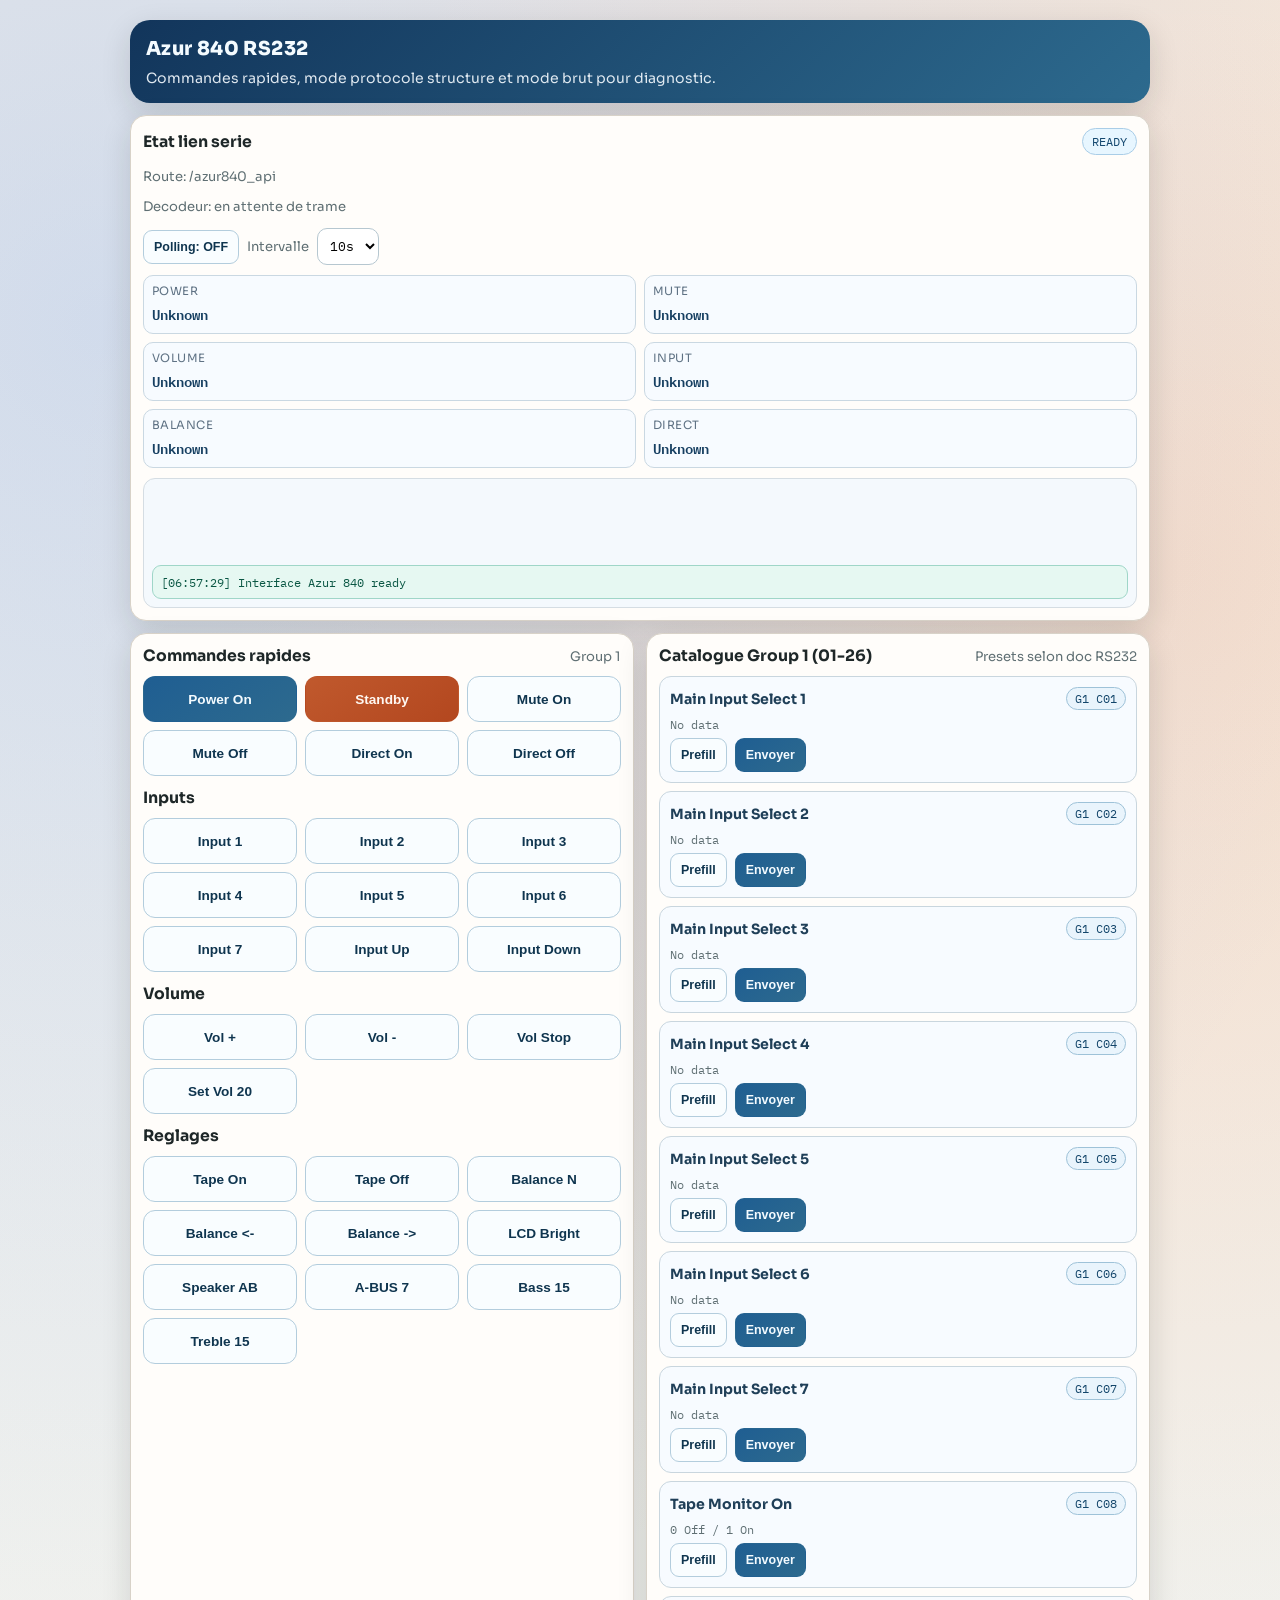
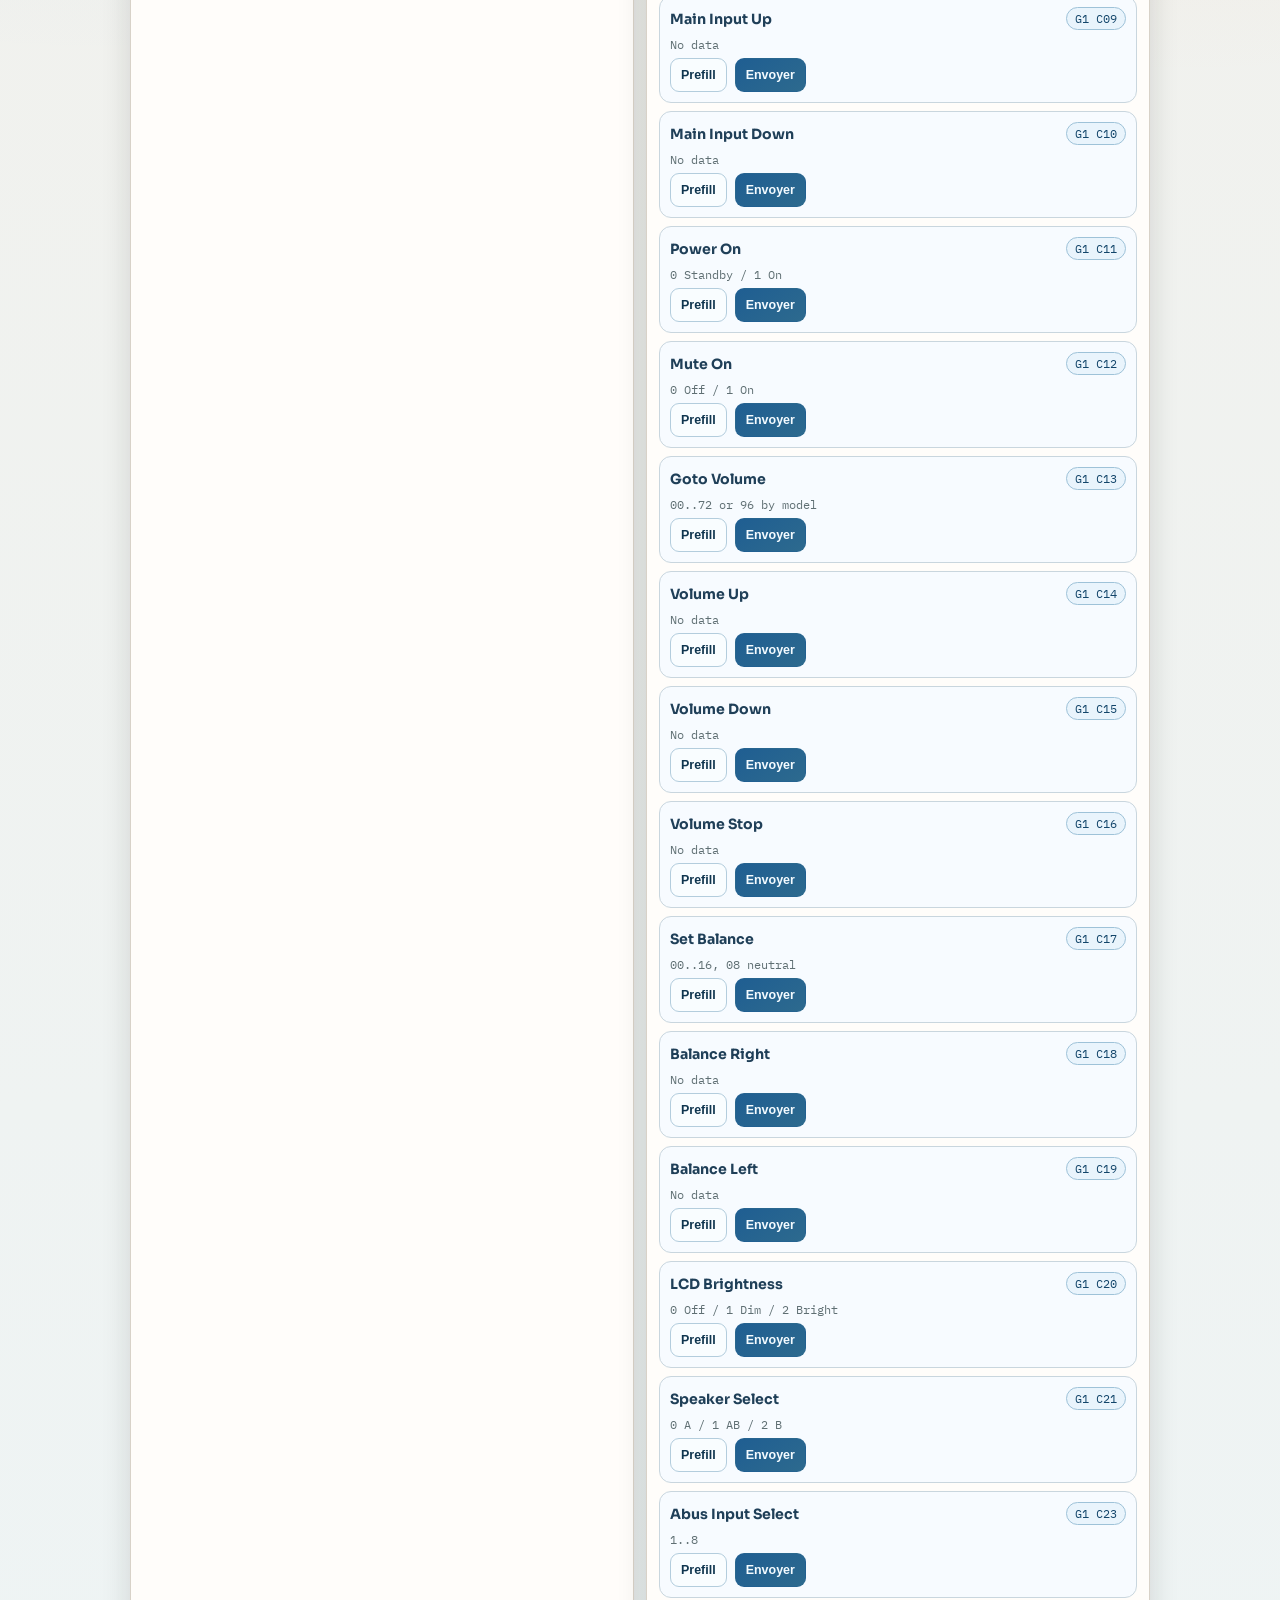
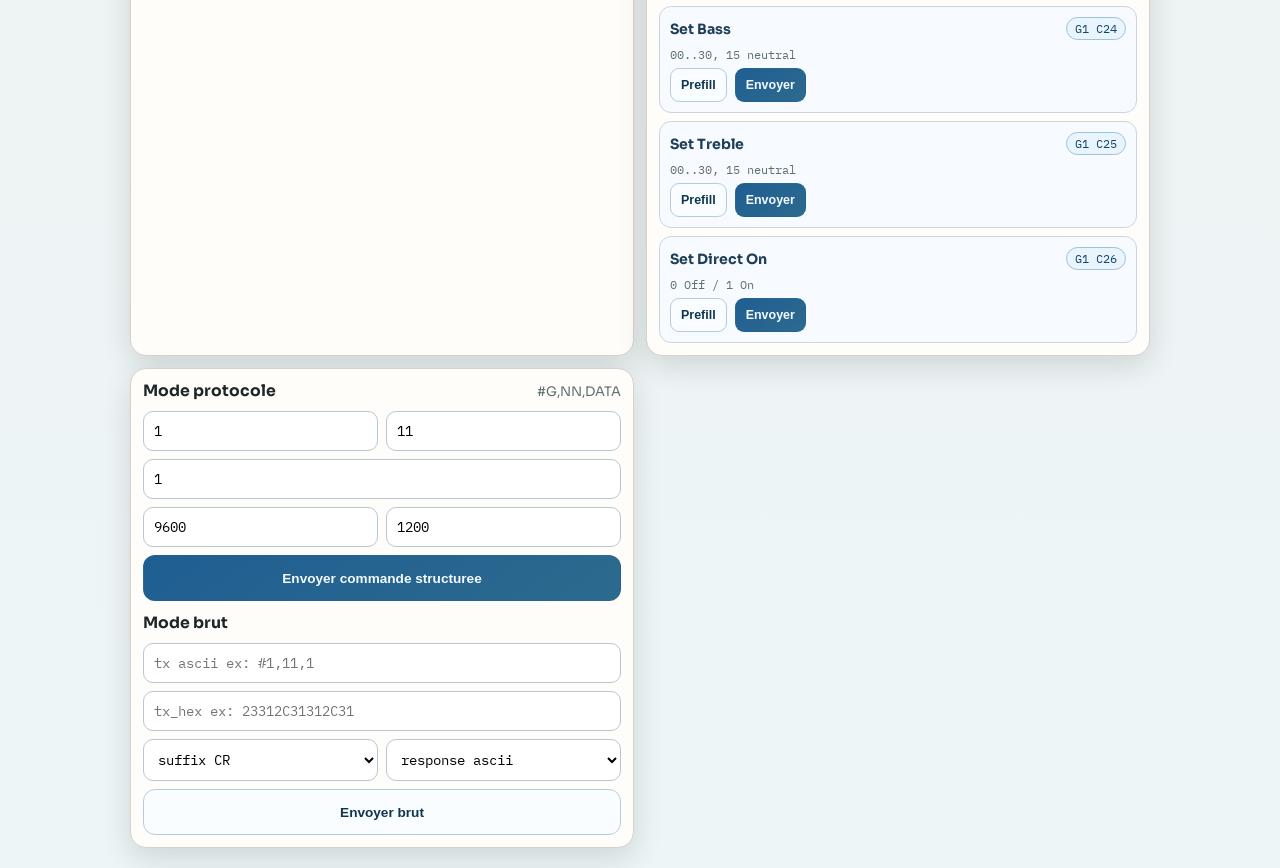
==== data/azur.html @ 212ea973 "add azur UX" ====
<!DOCTYPE html>
<html lang="fr">
<head>
  <meta charset="UTF-8">
  <meta name="viewport" content="width=device-width, initial-scale=1, viewport-fit=cover">
  <title>Coolhome Azur 840</title>
  <link rel="preconnect" href="https://fonts.googleapis.com">
  <link rel="preconnect" href="https://fonts.gstatic.com" crossorigin>
  <link href="https://fonts.googleapis.com/css2?family=Sora:wght@400;600;700;800&family=IBM+Plex+Mono:wght@400;500&display=swap" rel="stylesheet">
  <style>
    :root {
      --bg: #f3efe8;
      --card: #fffdfa;
      --text: #1e2728;
      --muted: #5f6f73;
      --brand: #12355b;
      --brand-2: #2d6a8e;
      --ok: #0f8c74;
      --warn: #b3471f;
      --danger: #b42318;
      --border: #d8d2c8;
      --shadow: 0 10px 30px rgba(20, 25, 20, 0.14);
      --radius: 16px;
    }

    * { box-sizing: border-box; }

    body {
      margin: 0;
      min-height: 100vh;
      font-family: "Sora", "Trebuchet MS", sans-serif;
      color: var(--text);
      background:
        radial-gradient(circle at 8% 8%, rgba(76, 139, 245, 0.20), transparent 34%),
        radial-gradient(circle at 92% 14%, rgba(255, 164, 110, 0.25), transparent 30%),
        linear-gradient(180deg, var(--bg) 0%, #edf5f7 100%);
      padding: 14px;
    }

    .wrap {
      max-width: 1020px;
      margin: 0 auto;
      display: grid;
      gap: 12px;
    }

    .hero {
      background: linear-gradient(135deg, var(--brand), var(--brand-2));
      color: #f4fbff;
      border-radius: calc(var(--radius) + 4px);
      padding: 16px;
      box-shadow: var(--shadow);
    }

    .hero h1 {
      margin: 0;
      font-size: 1.2rem;
      font-weight: 800;
      letter-spacing: 0.02em;
    }

    .hero p {
      margin: 8px 0 0;
      color: rgba(245, 251, 255, 0.9);
      font-size: 0.88rem;
    }

    .panel {
      background: var(--card);
      border: 1px solid var(--border);
      border-radius: var(--radius);
      box-shadow: var(--shadow);
      padding: 12px;
    }

    .row {
      display: flex;
      justify-content: space-between;
      align-items: center;
      gap: 8px;
      flex-wrap: wrap;
    }

    h2 {
      margin: 0;
      font-size: 0.98rem;
    }

    .section-title {
      margin-top: 12px;
    }

    .muted {
      color: var(--muted);
      font-size: 0.82rem;
    }

    .badge {
      font-family: "IBM Plex Mono", monospace;
      font-size: 0.75rem;
      border-radius: 999px;
      padding: 5px 9px;
      border: 1px solid #9cc8e4;
      background: #e6f4ff;
      color: #0d4773;
    }

    .grid {
      margin-top: 10px;
      display: grid;
      gap: 8px;
      grid-template-columns: repeat(2, minmax(0, 1fr));
    }

    .grid.cols-3 { grid-template-columns: repeat(3, minmax(0, 1fr)); }

    .btn {
      border: 1px solid #b3cddd;
      background: #f9fdff;
      color: #0f354f;
      border-radius: 12px;
      min-height: 46px;
      padding: 10px;
      font-weight: 700;
      font-size: 0.85rem;
      cursor: pointer;
      transition: transform 130ms ease, background 130ms ease;
    }

    .btn:active { transform: translateY(1px) scale(0.99); }
    .btn.primary { background: linear-gradient(145deg, #1f5e92, #2d6a8e); color: #f4fbff; border-color: transparent; }
    .btn.warn { background: linear-gradient(145deg, #c0592d, #b3471f); color: #fff8f2; border-color: transparent; }

    .form {
      margin-top: 10px;
      display: grid;
      gap: 8px;
      grid-template-columns: 1fr 1fr;
    }

    .form input,
    .form select {
      width: 100%;
      border: 1px solid #b6c7d0;
      border-radius: 10px;
      padding: 10px;
      font-size: 0.88rem;
      font-family: "IBM Plex Mono", monospace;
      background: #fff;
    }

    .full { grid-column: 1 / -1; }

    .log {
      margin-top: 10px;
      border: 1px solid #d5dde3;
      border-radius: 12px;
      background: #f4f9fd;
      padding: 8px;
      min-height: 130px;
      max-height: 300px;
      overflow: auto;
      display: flex;
      flex-direction: column-reverse;
      gap: 6px;
    }

    .line {
      border-radius: 9px;
      padding: 8px;
      font-family: "IBM Plex Mono", monospace;
      font-size: 0.78rem;
      white-space: pre-wrap;
      word-break: break-word;
    }

    .line.ok { border: 1px solid #9fd6c8; background: #e6f8f2; color: #0a5744; }
    .line.err { border: 1px solid #efb3b3; background: #ffefef; color: #7d2222; }
    .line.info { border: 1px solid #b9d3e8; background: #eef6fd; color: #194b73; }
    .line.decode { border: 1px solid #d4c3ef; background: #f5f0ff; color: #4a2b78; }

    .state-grid {
      margin-top: 10px;
      display: grid;
      gap: 8px;
      grid-template-columns: repeat(2, minmax(0, 1fr));
    }

    .state-card {
      border: 1px solid #cad8e2;
      border-radius: 10px;
      background: #f7fbff;
      padding: 8px;
    }

    .state-label {
      font-size: 0.72rem;
      color: #5f7284;
      text-transform: uppercase;
      letter-spacing: 0.04em;
    }

    .state-value {
      margin-top: 4px;
      font-family: "IBM Plex Mono", monospace;
      font-size: 0.86rem;
      color: #163f61;
      font-weight: 600;
    }

    .poll-row {
      margin-top: 8px;
      display: flex;
      gap: 8px;
      align-items: center;
      flex-wrap: wrap;
    }

    .poll-select {
      border: 1px solid #b6c7d0;
      border-radius: 10px;
      padding: 8px;
      font-size: 0.82rem;
      font-family: "IBM Plex Mono", monospace;
      background: #fff;
    }

    .catalog {
      margin-top: 10px;
      display: grid;
      gap: 8px;
      grid-template-columns: 1fr;
    }

    .cmd-card {
      border: 1px solid #c9d6de;
      border-radius: 12px;
      background: #f7fbff;
      padding: 10px;
      display: grid;
      gap: 6px;
    }

    .cmd-head {
      display: flex;
      align-items: center;
      justify-content: space-between;
      gap: 8px;
      flex-wrap: wrap;
    }

    .cmd-code {
      font-family: "IBM Plex Mono", monospace;
      font-size: 0.76rem;
      border: 1px solid #9ec2d8;
      background: #e9f4fc;
      color: #12456a;
      border-radius: 999px;
      padding: 3px 8px;
    }

    .cmd-title {
      font-size: 0.88rem;
      font-weight: 700;
      color: #1f3f58;
    }

    .cmd-note {
      font-size: 0.78rem;
      color: var(--muted);
      font-family: "IBM Plex Mono", monospace;
    }

    .cmd-actions {
      display: flex;
      gap: 8px;
      flex-wrap: wrap;
    }

    .mini {
      min-height: 34px;
      padding: 7px 10px;
      font-size: 0.78rem;
      border-radius: 9px;
    }

    @media (min-width: 860px) {
      body { padding: 20px; }
      .wrap { grid-template-columns: 1fr 1fr; }
      .hero, .status { grid-column: 1 / -1; }
      .grid { grid-template-columns: repeat(3, minmax(0, 1fr)); }
    }
  </style>
</head>
<body>
  <main class="wrap">
    <section class="hero">
      <h1>Azur 840 RS232</h1>
      <p>Commandes rapides, mode protocole structure et mode brut pour diagnostic.</p>
    </section>

    <section class="panel status">
      <div class="row">
        <h2>Etat lien serie</h2>
        <span class="badge" id="statusBadge">READY</span>
      </div>
      <p class="muted" id="routeInfo">Route: /azur840_api</p>
      <p class="muted" id="decodedInfo">Decodeur: en attente de trame</p>
      <div class="poll-row">
        <button type="button" class="btn mini" id="togglePoll">Polling: OFF</button>
        <label class="muted" for="pollInterval">Intervalle</label>
        <select id="pollInterval" class="poll-select" title="Polling interval" aria-label="Polling interval">
          <option value="5000">5s</option>
          <option value="10000" selected>10s</option>
          <option value="15000">15s</option>
          <option value="30000">30s</option>
        </select>
      </div>
      <div class="state-grid" id="stateGrid">
        <div class="state-card"><div class="state-label">Power</div><div class="state-value" id="stPower">Unknown</div></div>
        <div class="state-card"><div class="state-label">Mute</div><div class="state-value" id="stMute">Unknown</div></div>
        <div class="state-card"><div class="state-label">Volume</div><div class="state-value" id="stVolume">Unknown</div></div>
        <div class="state-card"><div class="state-label">Input</div><div class="state-value" id="stInput">Unknown</div></div>
        <div class="state-card"><div class="state-label">Balance</div><div class="state-value" id="stBalance">Unknown</div></div>
        <div class="state-card"><div class="state-label">Direct</div><div class="state-value" id="stDirect">Unknown</div></div>
      </div>
      <div class="log" id="log"></div>
    </section>

    <section class="panel">
      <div class="row">
        <h2>Commandes rapides</h2>
        <span class="muted">Group 1</span>
      </div>
      <div class="grid" id="quick"></div>

      <h2 class="section-title">Inputs</h2>
      <div class="grid cols-3" id="inputs"></div>

      <h2 class="section-title">Volume</h2>
      <div class="grid" id="volume"></div>

      <h2 class="section-title">Reglages</h2>
      <div class="grid" id="settings"></div>
    </section>

    <section class="panel">
      <div class="row">
        <h2>Catalogue Group 1 (01-26)</h2>
        <span class="muted">Presets selon doc RS232</span>
      </div>
      <div class="catalog" id="catalog"></div>
    </section>

    <section class="panel">
      <div class="row">
        <h2>Mode protocole</h2>
        <span class="muted">#G,NN,DATA</span>
      </div>
      <div class="form">
        <input id="group" value="1" placeholder="group 1..5">
        <input id="command" value="11" placeholder="command 00..99">
        <input id="data" class="full" value="1" placeholder="data (max 10 chars)">
        <input id="baud" value="9600" placeholder="baud">
        <input id="timeout" value="1200" placeholder="timeout ms">
        <button id="sendStructured" class="btn primary full" type="button">Envoyer commande structuree</button>
      </div>

      <h2 class="section-title">Mode brut</h2>
      <div class="form">
        <input id="tx" class="full" placeholder="tx ascii ex: #1,11,1">
        <input id="txHex" class="full" placeholder="tx_hex ex: 23312C31312C31">
        <select id="suffix" title="Suffix" aria-label="Suffix">
          <option value="cr" selected>suffix CR</option>
          <option value="lf">suffix LF</option>
          <option value="crlf">suffix CRLF</option>
          <option value="none">suffix none</option>
        </select>
        <select id="response" title="Response mode" aria-label="Response mode">
          <option value="ascii" selected>response ascii</option>
          <option value="hex">response hex</option>
        </select>
        <button id="sendRaw" class="btn full" type="button">Envoyer brut</button>
      </div>
    </section>
  </main>

  <script>
    (function () {
      const statusBadge = document.getElementById('statusBadge');
      const routeInfo = document.getElementById('routeInfo');
      const decodedInfo = document.getElementById('decodedInfo');
      const log = document.getElementById('log');

      const stateEls = {
        power: document.getElementById('stPower'),
        mute: document.getElementById('stMute'),
        volume: document.getElementById('stVolume'),
        input: document.getElementById('stInput'),
        balance: document.getElementById('stBalance'),
        direct: document.getElementById('stDirect')
      };

      const azurState = {
        power: 'Unknown',
        mute: 'Unknown',
        volume: 'Unknown',
        input: 'Unknown',
        balance: 'Unknown',
        direct: 'Unknown'
      };

      let pollEnabled = false;
      let pollTimer = null;
      let pollIndex = 0;
      let inFlight = false;

      const pollPlan = [
        { group: '2', command: '1', data: '' },
        { group: '2', command: '2', data: '' }
      ];

      const quickButtons = [
        { label: 'Power On', g: 1, c: 11, d: '1', cls: 'primary' },
        { label: 'Standby', g: 1, c: 11, d: '0', cls: 'warn' },
        { label: 'Mute On', g: 1, c: 12, d: '1' },
        { label: 'Mute Off', g: 1, c: 12, d: '0' },
        { label: 'Direct On', g: 1, c: 26, d: '1' },
        { label: 'Direct Off', g: 1, c: 26, d: '0' }
      ];

      const inputButtons = [
        { label: 'Input 1', g: 1, c: 1, d: '' },
        { label: 'Input 2', g: 1, c: 2, d: '' },
        { label: 'Input 3', g: 1, c: 3, d: '' },
        { label: 'Input 4', g: 1, c: 4, d: '' },
        { label: 'Input 5', g: 1, c: 5, d: '' },
        { label: 'Input 6', g: 1, c: 6, d: '' },
        { label: 'Input 7', g: 1, c: 7, d: '' },
        { label: 'Input Up', g: 1, c: 9, d: '' },
        { label: 'Input Down', g: 1, c: 10, d: '' }
      ];

      const volumeButtons = [
        { label: 'Vol +', g: 1, c: 14, d: '' },
        { label: 'Vol -', g: 1, c: 15, d: '' },
        { label: 'Vol Stop', g: 1, c: 16, d: '' },
        { label: 'Set Vol 20', g: 1, c: 13, d: '20' }
      ];

      const settingButtons = [
        { label: 'Tape On', g: 1, c: 8, d: '1' },
        { label: 'Tape Off', g: 1, c: 8, d: '0' },
        { label: 'Balance N', g: 1, c: 17, d: '08' },
        { label: 'Balance <-', g: 1, c: 19, d: '' },
        { label: 'Balance ->', g: 1, c: 18, d: '' },
        { label: 'LCD Bright', g: 1, c: 20, d: '2' },
        { label: 'Speaker AB', g: 1, c: 21, d: '1' },
        { label: 'A-BUS 7', g: 1, c: 23, d: '7' },
        { label: 'Bass 15', g: 1, c: 24, d: '15' },
        { label: 'Treble 15', g: 1, c: 25, d: '15' }
      ];

      const commandCatalog = [
        { c: '01', label: 'Main Input Select 1', d: '', note: 'No data' },
        { c: '02', label: 'Main Input Select 2', d: '', note: 'No data' },
        { c: '03', label: 'Main Input Select 3', d: '', note: 'No data' },
        { c: '04', label: 'Main Input Select 4', d: '', note: 'No data' },
        { c: '05', label: 'Main Input Select 5', d: '', note: 'No data' },
        { c: '06', label: 'Main Input Select 6', d: '', note: 'No data' },
        { c: '07', label: 'Main Input Select 7', d: '', note: 'No data' },
        { c: '08', label: 'Tape Monitor On', d: '1', note: '0 Off / 1 On' },
        { c: '09', label: 'Main Input Up', d: '', note: 'No data' },
        { c: '10', label: 'Main Input Down', d: '', note: 'No data' },
        { c: '11', label: 'Power On', d: '1', note: '0 Standby / 1 On' },
        { c: '12', label: 'Mute On', d: '1', note: '0 Off / 1 On' },
        { c: '13', label: 'Goto Volume', d: '20', note: '00..72 or 96 by model' },
        { c: '14', label: 'Volume Up', d: '', note: 'No data' },
        { c: '15', label: 'Volume Down', d: '', note: 'No data' },
        { c: '16', label: 'Volume Stop', d: '', note: 'No data' },
        { c: '17', label: 'Set Balance', d: '08', note: '00..16, 08 neutral' },
        { c: '18', label: 'Balance Right', d: '', note: 'No data' },
        { c: '19', label: 'Balance Left', d: '', note: 'No data' },
        { c: '20', label: 'LCD Brightness', d: '2', note: '0 Off / 1 Dim / 2 Bright' },
        { c: '21', label: 'Speaker Select', d: '1', note: '0 A / 1 AB / 2 B' },
        { c: '23', label: 'Abus Input Select', d: '7', note: '1..8' },
        { c: '24', label: 'Set Bass', d: '15', note: '00..30, 15 neutral' },
        { c: '25', label: 'Set Treble', d: '15', note: '00..30, 15 neutral' },
        { c: '26', label: 'Set Direct On', d: '1', note: '0 Off / 1 On' }
      ];

      function addLog(text, type) {
        const line = document.createElement('div');
        line.className = 'line ' + (type || 'info');
        const now = new Date();
        const ts = now.toTimeString().slice(0, 8);
        line.textContent = '[' + ts + '] ' + text;
        log.prepend(line);
      }

      function setStatus(text, kind) {
        statusBadge.textContent = text;
        if (kind === 'err') {
          statusBadge.style.background = '#ffeded';
          statusBadge.style.borderColor = '#efb8b8';
          statusBadge.style.color = '#8b2020';
        } else if (kind === 'busy') {
          statusBadge.style.background = '#fff4e3';
          statusBadge.style.borderColor = '#f0cd9b';
          statusBadge.style.color = '#8a4f09';
        } else {
          statusBadge.style.background = '#e7f6ff';
          statusBadge.style.borderColor = '#a9cde7';
          statusBadge.style.color = '#14486f';
        }
      }

      function explainParsedFrame(group, command, data) {
        const group4 = {
          '01': 'Main input source changed',
          '02': 'Main input source changed',
          '03': 'Main input source changed',
          '04': 'Main input source changed',
          '05': 'Main input source changed',
          '06': 'Main input source changed',
          '07': 'Main input source changed',
          '08': 'Tape monitor changed',
          '11': 'Power state changed',
          '12': 'Mute state changed',
          '13': 'Volume changed',
          '14': 'Volume increasing',
          '15': 'Volume decreasing',
          '16': 'Volume stopped',
          '17': 'Balance changed',
          '20': 'LCD brightness changed',
          '21': 'Speaker selection changed',
          '22': 'Headphones in/out',
          '23': 'A-BUS input source changed',
          '24': 'Bass level changed',
          '25': 'Treble level changed',
          '26': 'Direct state changed'
        };

        const group5 = {
          '01': 'Overload error',
          '02': 'DC offset error',
          '03': 'Over temperature error',
          '04': 'Clipping error',
          '05': 'Mains fail',
          '06': 'Speaker fail',
          '07': 'Command group unknown',
          '08': 'Command number unknown',
          '09': 'Command data error'
        };

        const cmd2 = String(command).padStart(2, '0');
        if (group === '4') {
          const label = group4[cmd2] || 'Control update';
          return label + (data ? ' (data=' + data + ')' : '');
        }

        if (group === '5') {
          return group5[cmd2] || 'Azur error message';
        }

        if (group === '3') {
          return 'Setup reply' + (data ? ' (data=' + data + ')' : '');
        }

        return '';
      }

      function decodeResponseText(responseText) {
        const lines = responseText.split('\n');
        for (let i = 0; i < lines.length; i += 1) {
          const m = lines[i].match(/^RX_PARSED\s+group=(\d+)\s+command=(\d+)\s+data=(.*)$/);
          if (!m) {
            continue;
          }
          updateStateFromFrame(m[1], m[2], m[3] || '');
          const detail = explainParsedFrame(m[1], m[2], m[3] || '');
          if (detail) {
            decodedInfo.textContent = 'Decodeur: ' + detail;
            addLog('DECODE ' + detail, 'decode');
          }
        }
      }

      function setPollingUi() {
        const btn = document.getElementById('togglePoll');
        btn.textContent = pollEnabled ? 'Polling: ON' : 'Polling: OFF';
        btn.className = pollEnabled ? 'btn mini primary' : 'btn mini';
      }

      function stopPolling() {
        if (pollTimer) {
          clearInterval(pollTimer);
          pollTimer = null;
        }
        pollEnabled = false;
        setPollingUi();
        addLog('Polling stoppe', 'info');
      }

      function startPolling() {
        const intervalMs = Number(document.getElementById('pollInterval').value || '10000');
        if (!intervalMs || intervalMs < 2000) {
          addLog('Intervalle polling invalide', 'err');
          return;
        }

        if (pollTimer) {
          clearInterval(pollTimer);
          pollTimer = null;
        }

        pollEnabled = true;
        setPollingUi();
        addLog('Polling actif toutes les ' + Math.round(intervalMs / 1000) + 's', 'info');

        pollTimer = setInterval(function () {
          if (!pollEnabled || inFlight) {
            return;
          }

          const next = pollPlan[pollIndex % pollPlan.length];
          pollIndex += 1;
          callApi({
            group: next.group,
            command: next.command,
            data: next.data,
            baud: document.getElementById('baud').value.trim() || '9600',
            timeout: document.getElementById('timeout').value.trim() || '1200',
            response: 'ascii'
          }, true);
        }, intervalMs);
      }

      function renderState() {
        stateEls.power.textContent = azurState.power;
        stateEls.mute.textContent = azurState.mute;
        stateEls.volume.textContent = azurState.volume;
        stateEls.input.textContent = azurState.input;
        stateEls.balance.textContent = azurState.balance;
        stateEls.direct.textContent = azurState.direct;
      }

      function inputNameFromCommand(cmd2) {
        if (cmd2 >= 1 && cmd2 <= 7) {
          return 'Input ' + cmd2;
        }
        return 'Unknown';
      }

      function updateStateFromFrame(group, command, data) {
        if (group !== '4') {
          return;
        }

        const cmd2 = String(command).padStart(2, '0');
        const n = Number(data);

        if (cmd2 >= '01' && cmd2 <= '07') {
          azurState.input = inputNameFromCommand(Number(cmd2));
        } else if (cmd2 === '08') {
          azurState.input = data === '1' ? 'Tape Monitor On' : 'Tape Monitor Off';
        } else if (cmd2 === '11') {
          azurState.power = data === '1' ? 'On' : 'Standby';
        } else if (cmd2 === '12') {
          azurState.mute = data === '1' ? 'On' : 'Off';
        } else if (cmd2 === '13') {
          azurState.volume = Number.isNaN(n) ? data : String(n);
        } else if (cmd2 === '14') {
          azurState.volume = 'Increasing';
        } else if (cmd2 === '15') {
          azurState.volume = 'Decreasing';
        } else if (cmd2 === '16') {
          azurState.volume = data ? ('Stopped @ ' + data) : 'Stopped';
        } else if (cmd2 === '17') {
          azurState.balance = data || 'Changed';
        } else if (cmd2 === '23') {
          azurState.input = data ? ('A-BUS ' + data) : 'A-BUS';
        } else if (cmd2 === '26') {
          azurState.direct = data === '1' ? 'On' : 'Off';
        }

        renderState();
      }

      async function callApi(params, isPollingRequest) {
        const qs = new URLSearchParams(params);
        const route = '/azur840_api?' + qs.toString();
        routeInfo.textContent = 'Route: ' + route;
        setStatus(isPollingRequest ? 'POLL' : 'TX', 'busy');
        if (!isPollingRequest) {
          addLog('TX ' + qs.toString(), 'info');
        }

        inFlight = true;

        try {
          const response = await fetch(route);
          const text = await response.text();
          if (!response.ok) {
            throw new Error(text || ('HTTP ' + response.status));
          }
          setStatus('OK', 'ok');
          if (!isPollingRequest) {
            addLog(text, 'ok');
          } else {
            addLog('POLL OK ' + text.split('\n')[0], 'info');
          }
          decodeResponseText(text);
        } catch (err) {
          setStatus('ERROR', 'err');
          addLog(err.message || String(err), 'err');
        } finally {
          inFlight = false;
        }
      }

      function buildButton(item, onClick) {
        const btn = document.createElement('button');
        btn.type = 'button';
        btn.className = 'btn' + (item.cls ? ' ' + item.cls : '');
        btn.textContent = item.label;
        btn.addEventListener('click', onClick);
        return btn;
      }

      const quickRoot = document.getElementById('quick');
      quickButtons.forEach(function (item) {
        quickRoot.appendChild(buildButton(item, function () {
          callApi({ group: item.g, command: item.c, data: item.d, baud: '9600', timeout: '1200', response: 'ascii' });
        }));
      });

      const inputsRoot = document.getElementById('inputs');
      inputButtons.forEach(function (item) {
        inputsRoot.appendChild(buildButton(item, function () {
          callApi({ group: item.g, command: item.c, data: item.d, baud: '9600', timeout: '1200', response: 'ascii' });
        }));
      });

      const volumeRoot = document.getElementById('volume');
      volumeButtons.forEach(function (item) {
        volumeRoot.appendChild(buildButton(item, function () {
          callApi({ group: item.g, command: item.c, data: item.d, baud: '9600', timeout: '1200', response: 'ascii' });
        }));
      });

      const settingsRoot = document.getElementById('settings');
      settingButtons.forEach(function (item) {
        settingsRoot.appendChild(buildButton(item, function () {
          callApi({ group: item.g, command: item.c, data: item.d, baud: '9600', timeout: '1200', response: 'ascii' });
        }));
      });

      const catalogRoot = document.getElementById('catalog');
      commandCatalog.forEach(function (cmd) {
        const card = document.createElement('div');
        card.className = 'cmd-card';

        const head = document.createElement('div');
        head.className = 'cmd-head';

        const title = document.createElement('div');
        title.className = 'cmd-title';
        title.textContent = cmd.label;

        const code = document.createElement('span');
        code.className = 'cmd-code';
        code.textContent = 'G1 C' + cmd.c;

        head.appendChild(title);
        head.appendChild(code);

        const note = document.createElement('div');
        note.className = 'cmd-note';
        note.textContent = cmd.note;

        const actions = document.createElement('div');
        actions.className = 'cmd-actions';

        const prefillBtn = document.createElement('button');
        prefillBtn.type = 'button';
        prefillBtn.className = 'btn mini';
        prefillBtn.textContent = 'Prefill';
        prefillBtn.addEventListener('click', function () {
          document.getElementById('group').value = '1';
          document.getElementById('command').value = String(parseInt(cmd.c, 10));
          document.getElementById('data').value = cmd.d;
          addLog('Prefill G1 C' + cmd.c + ' data=' + cmd.d, 'info');
        });

        const sendBtn = document.createElement('button');
        sendBtn.type = 'button';
        sendBtn.className = 'btn mini primary';
        sendBtn.textContent = 'Envoyer';
        sendBtn.addEventListener('click', function () {
          callApi({
            group: '1',
            command: String(parseInt(cmd.c, 10)),
            data: cmd.d,
            baud: document.getElementById('baud').value.trim(),
            timeout: document.getElementById('timeout').value.trim(),
            response: 'ascii'
          });
        });

        actions.appendChild(prefillBtn);
        actions.appendChild(sendBtn);

        card.appendChild(head);
        card.appendChild(note);
        card.appendChild(actions);
        catalogRoot.appendChild(card);
      });

      document.getElementById('sendStructured').addEventListener('click', function () {
        callApi({
          group: document.getElementById('group').value.trim(),
          command: document.getElementById('command').value.trim(),
          data: document.getElementById('data').value,
          baud: document.getElementById('baud').value.trim(),
          timeout: document.getElementById('timeout').value.trim(),
          response: 'ascii'
        });
      });

      document.getElementById('sendRaw').addEventListener('click', function () {
        callApi({
          tx: document.getElementById('tx').value,
          tx_hex: document.getElementById('txHex').value,
          suffix: document.getElementById('suffix').value,
          response: document.getElementById('response').value,
          baud: document.getElementById('baud').value.trim(),
          timeout: document.getElementById('timeout').value.trim()
        });
      });

      document.getElementById('togglePoll').addEventListener('click', function () {
        if (pollEnabled) {
          stopPolling();
        } else {
          startPolling();
        }
      });

      document.getElementById('pollInterval').addEventListener('change', function () {
        if (pollEnabled) {
          startPolling();
        }
      });

      addLog('Interface Azur 840 ready', 'ok');
      setStatus('READY', 'ok');
      renderState();
      setPollingUi();
    })();
  </script>
</body>
</html>
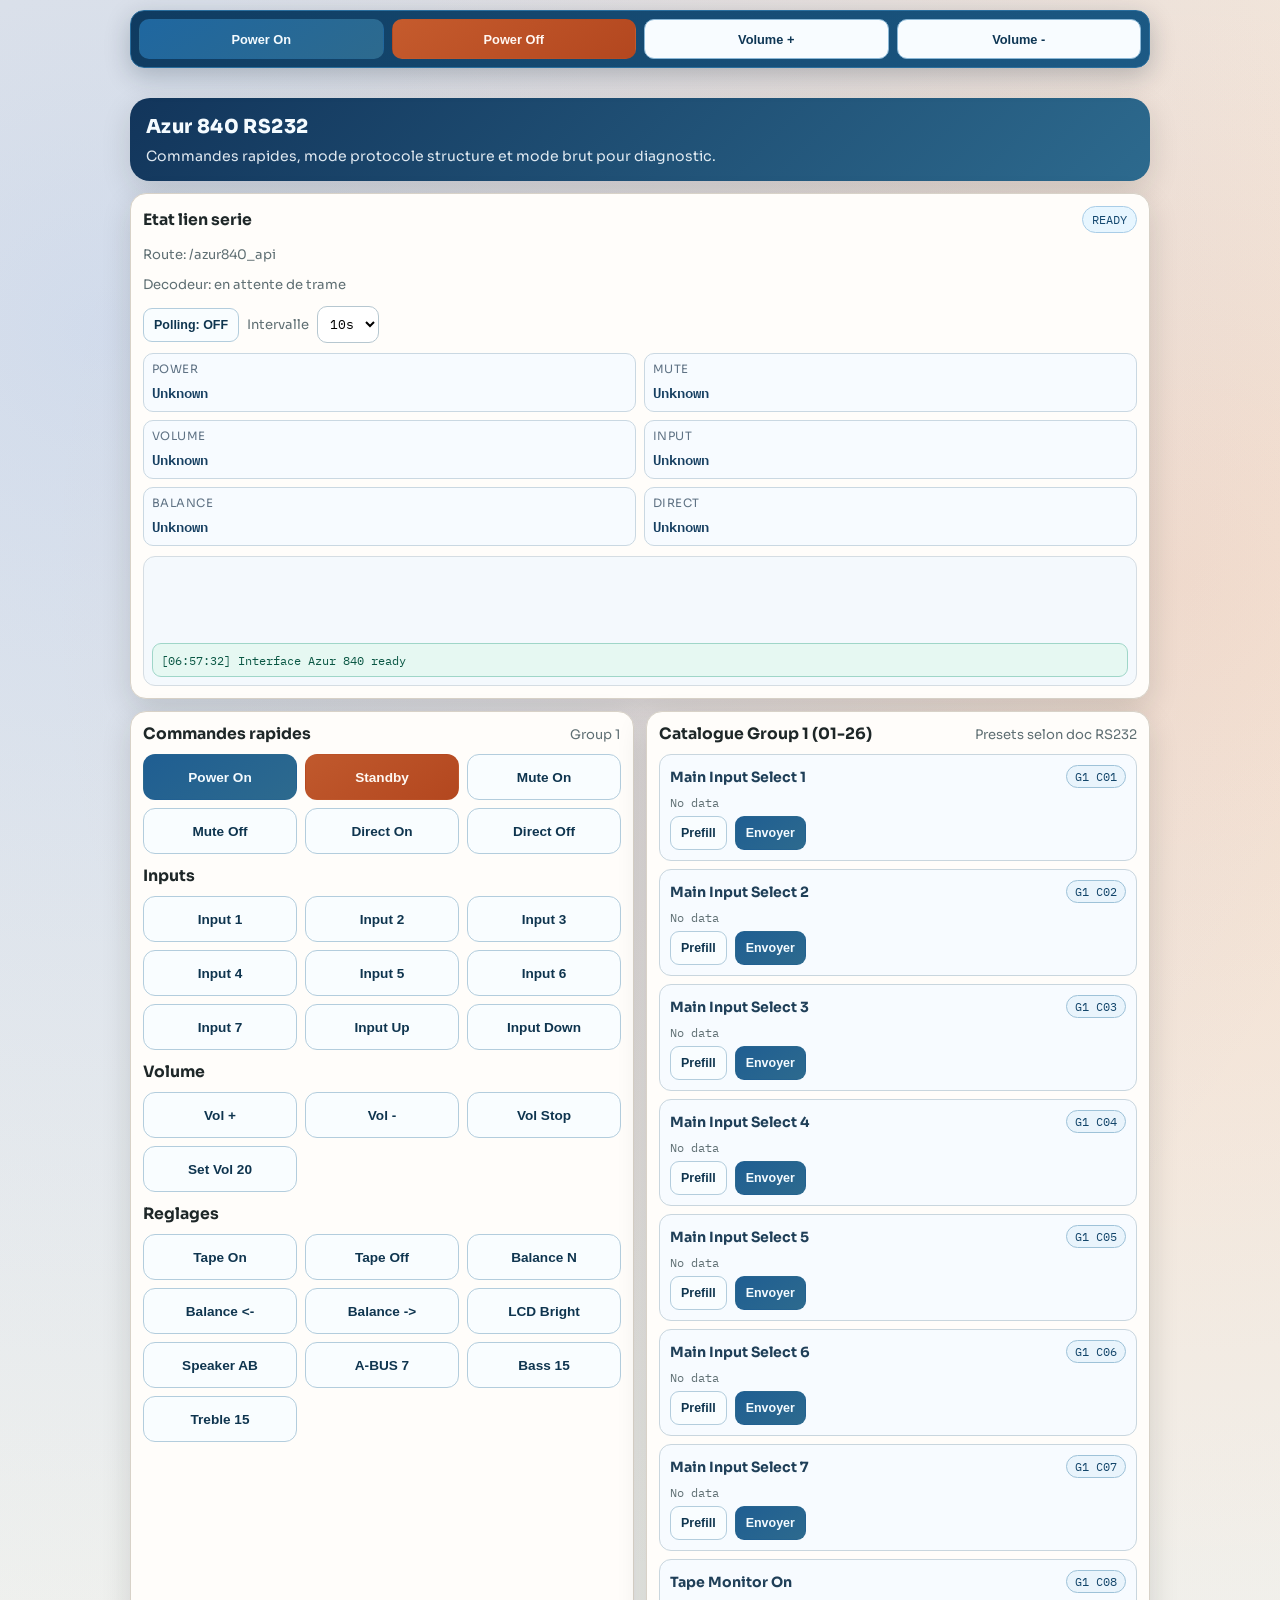
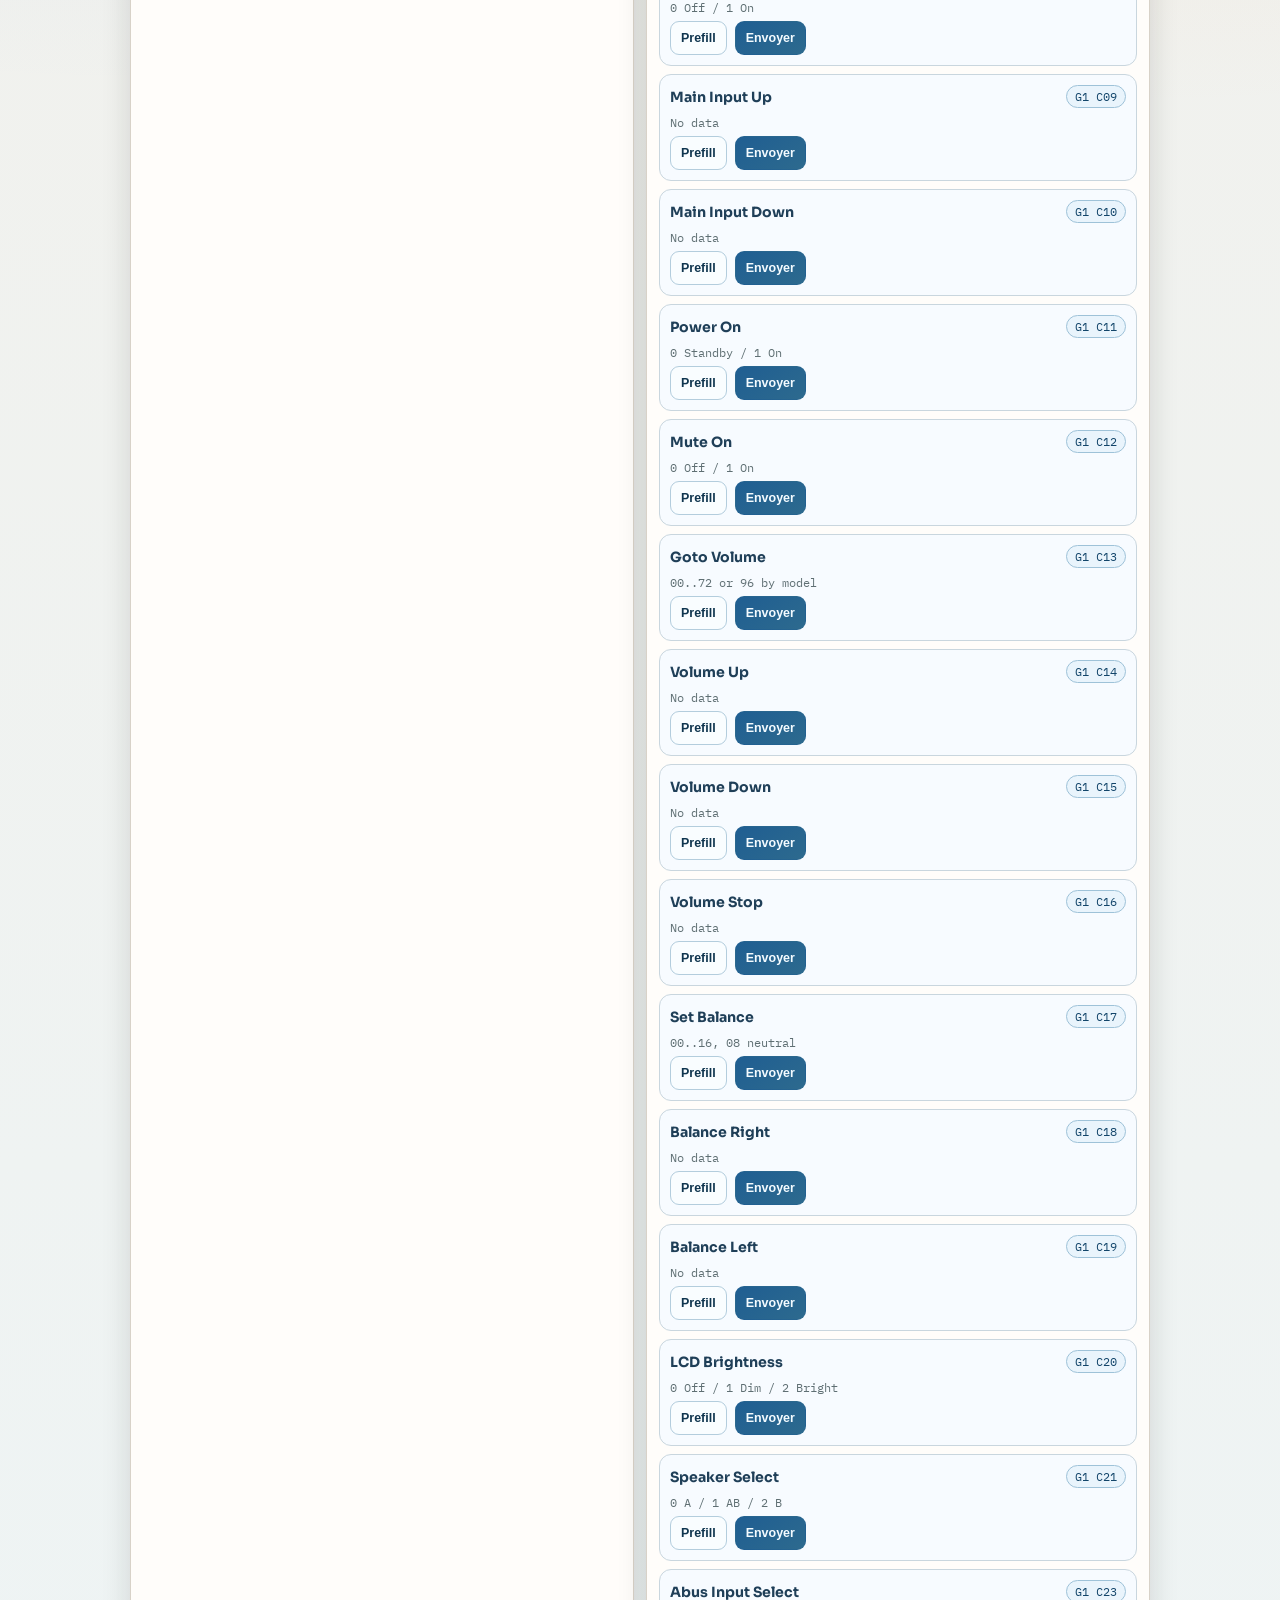
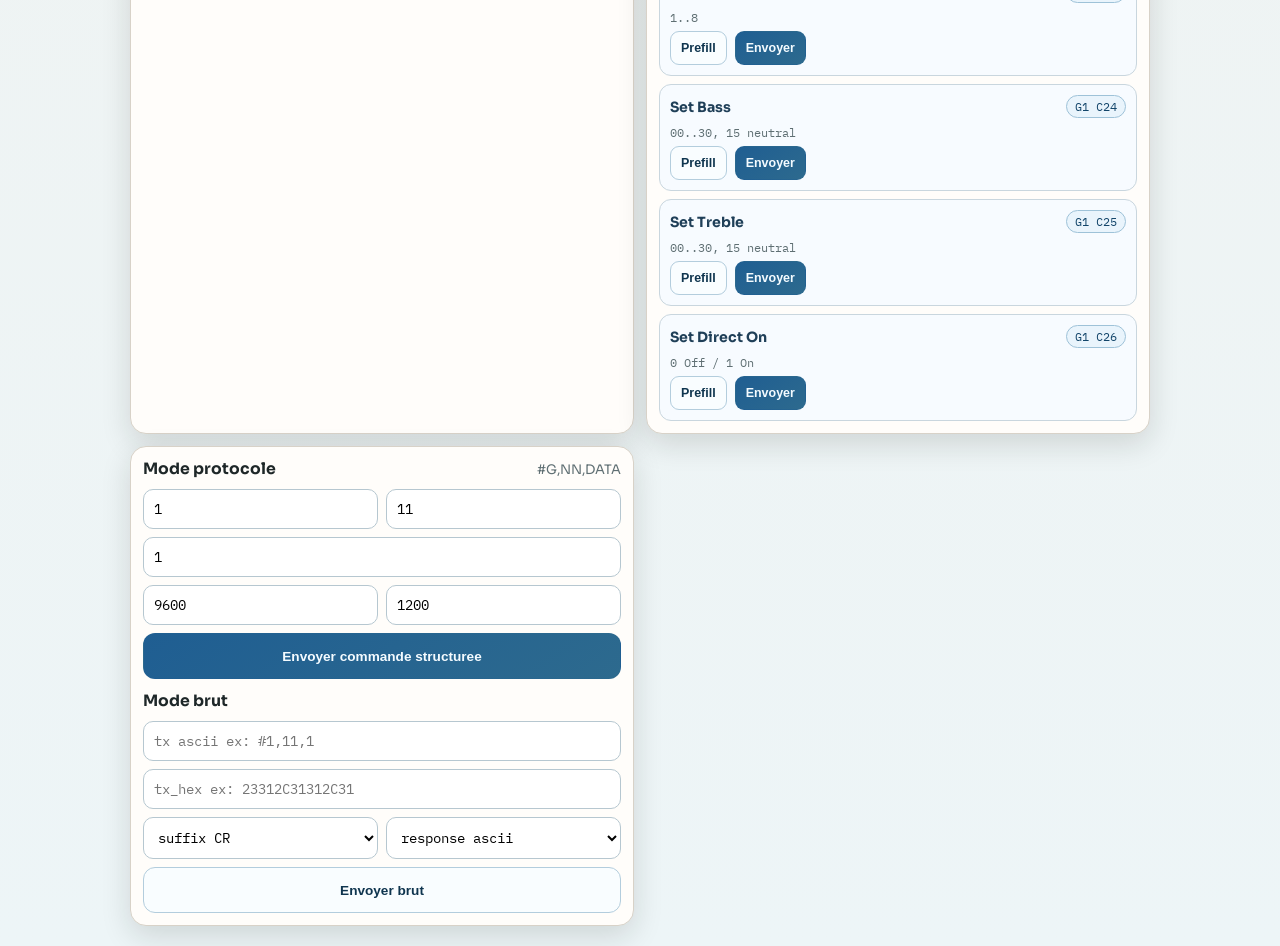
==== commit b72a47dc: "bouton +/- pour le azur" ====
--- a/data/azur.html
+++ b/data/azur.html
@@ -34,7 +34,55 @@
         radial-gradient(circle at 8% 8%, rgba(76, 139, 245, 0.20), transparent 34%),
         radial-gradient(circle at 92% 14%, rgba(255, 164, 110, 0.25), transparent 30%),
         linear-gradient(180deg, var(--bg) 0%, #edf5f7 100%);
-      padding: 14px;
+      padding: 88px 14px 14px;
+    }
+
+    .top-panel {
+      position: fixed;
+      top: 10px;
+      left: 10px;
+      right: 10px;
+      z-index: 30;
+      background: linear-gradient(135deg, #0f3b60, #1c5a85);
+      border: 1px solid #2a6e9d;
+      border-radius: 14px;
+      box-shadow: 0 8px 26px rgba(10, 30, 45, 0.24);
+      padding: 8px;
+      display: grid;
+      gap: 8px;
+      grid-template-columns: repeat(4, minmax(0, 1fr));
+    }
+
+    .top-btn {
+      border: 1px solid #8bb8d7;
+      background: #f8fcff;
+      color: #0e3654;
+      border-radius: 10px;
+      min-height: 40px;
+      padding: 8px;
+      font-weight: 700;
+      font-size: 0.8rem;
+      cursor: pointer;
+      transition: transform 120ms ease;
+      -webkit-user-select: none;
+      user-select: none;
+      touch-action: manipulation;
+    }
+
+    .top-btn:active {
+      transform: translateY(1px) scale(0.99);
+    }
+
+    .top-btn.warn {
+      border-color: transparent;
+      background: linear-gradient(145deg, #c55b2d, #b3471f);
+      color: #fff7f2;
+    }
+
+    .top-btn.primary {
+      border-color: transparent;
+      background: linear-gradient(145deg, #1f67a0, #2d6a8e);
+      color: #f4fbff;
     }
 
     .wrap {
@@ -285,7 +333,13 @@
     }
 
     @media (min-width: 860px) {
-      body { padding: 20px; }
+      body { padding: 98px 20px 20px; }
+      .top-panel {
+        left: 20px;
+        right: 20px;
+        max-width: 1020px;
+        margin: 0 auto;
+      }
       .wrap { grid-template-columns: 1fr 1fr; }
       .hero, .status { grid-column: 1 / -1; }
       .grid { grid-template-columns: repeat(3, minmax(0, 1fr)); }
@@ -293,6 +347,13 @@
   </style>
 </head>
 <body>
+  <div class="top-panel">
+    <button id="topPowerOn" type="button" class="top-btn primary">Power On</button>
+    <button id="topPowerOff" type="button" class="top-btn warn">Power Off</button>
+    <button id="topVolUp" type="button" class="top-btn">Volume +</button>
+    <button id="topVolDown" type="button" class="top-btn">Volume -</button>
+  </div>
+
   <main class="wrap">
     <section class="hero">
       <h1>Azur 840 RS232</h1>
@@ -414,6 +475,7 @@
       let pollTimer = null;
       let pollIndex = 0;
       let inFlight = false;
+      let activeVolumeHold = null;
 
       const pollPlan = [
         { group: '2', command: '1', data: '' },
@@ -719,6 +781,49 @@
         }
       }
 
+      function sendRawFrame(frame) {
+        return callApi({
+          tx: frame,
+          suffix: 'cr',
+          response: 'ascii',
+          baud: document.getElementById('baud').value.trim() || '9600',
+          timeout: document.getElementById('timeout').value.trim() || '1200'
+        }, false);
+      }
+
+      function beginVolumeHold(direction) {
+        if (activeVolumeHold) {
+          return;
+        }
+        activeVolumeHold = direction;
+        if (direction === 'up') {
+          sendRawFrame('#1,14,');
+        } else if (direction === 'down') {
+          sendRawFrame('#1,15,');
+        }
+      }
+
+      function stopVolumeHold() {
+        if (!activeVolumeHold) {
+          return;
+        }
+        activeVolumeHold = null;
+        sendRawFrame('#1,16,');
+      }
+
+      function bindHoldButton(buttonEl, direction) {
+        buttonEl.addEventListener('pointerdown', function (evt) {
+          evt.preventDefault();
+          beginVolumeHold(direction);
+        });
+        buttonEl.addEventListener('pointerup', function (evt) {
+          evt.preventDefault();
+          stopVolumeHold();
+        });
+        buttonEl.addEventListener('pointercancel', stopVolumeHold);
+        buttonEl.addEventListener('pointerleave', stopVolumeHold);
+      }
+
       function buildButton(item, onClick) {
         const btn = document.createElement('button');
         btn.type = 'button';
@@ -853,6 +958,18 @@
         }
       });
 
+      document.getElementById('topPowerOn').addEventListener('click', function () {
+        callApi({ group: '1', command: '11', data: '1', baud: '9600', timeout: '1200', response: 'ascii' });
+      });
+
+      document.getElementById('topPowerOff').addEventListener('click', function () {
+        callApi({ group: '1', command: '11', data: '0', baud: '9600', timeout: '1200', response: 'ascii' });
+      });
+
+      bindHoldButton(document.getElementById('topVolUp'), 'up');
+      bindHoldButton(document.getElementById('topVolDown'), 'down');
+      window.addEventListener('pointerup', stopVolumeHold);
+
       addLog('Interface Azur 840 ready', 'ok');
       setStatus('READY', 'ok');
       renderState();
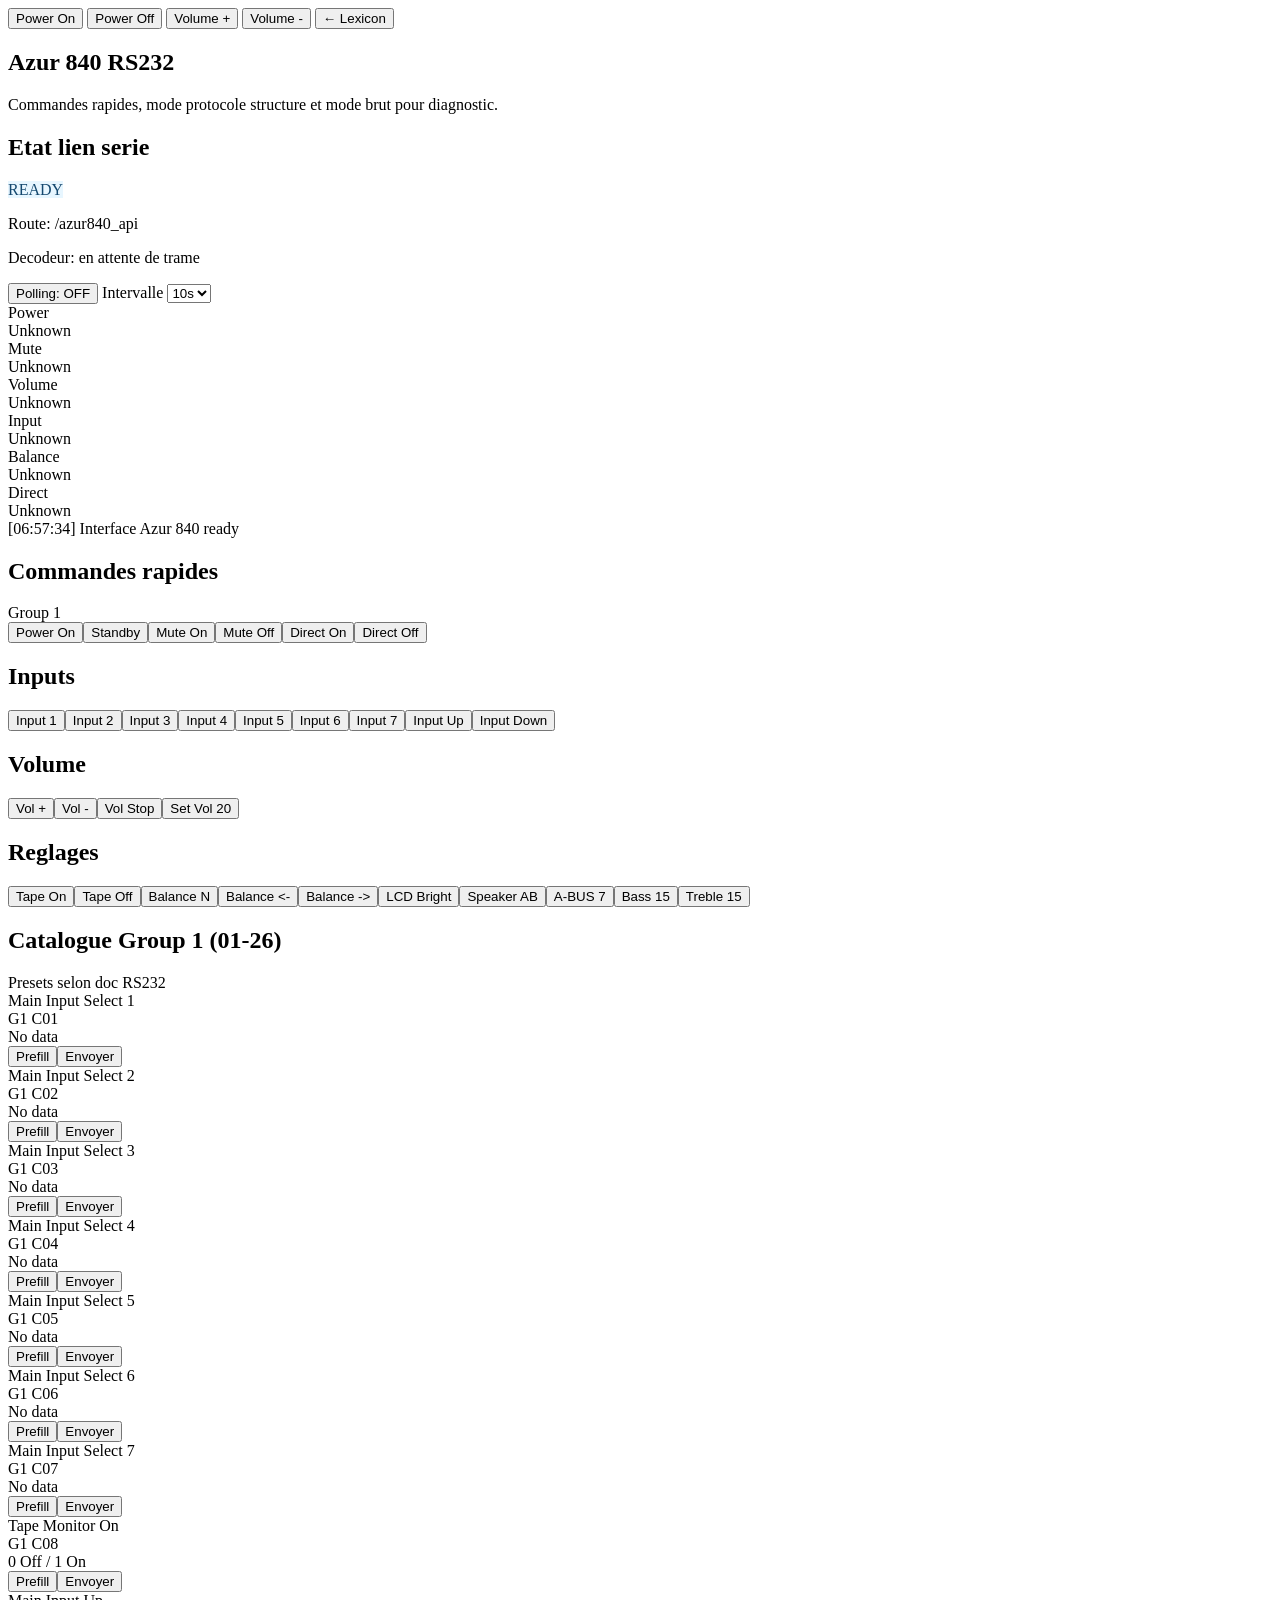
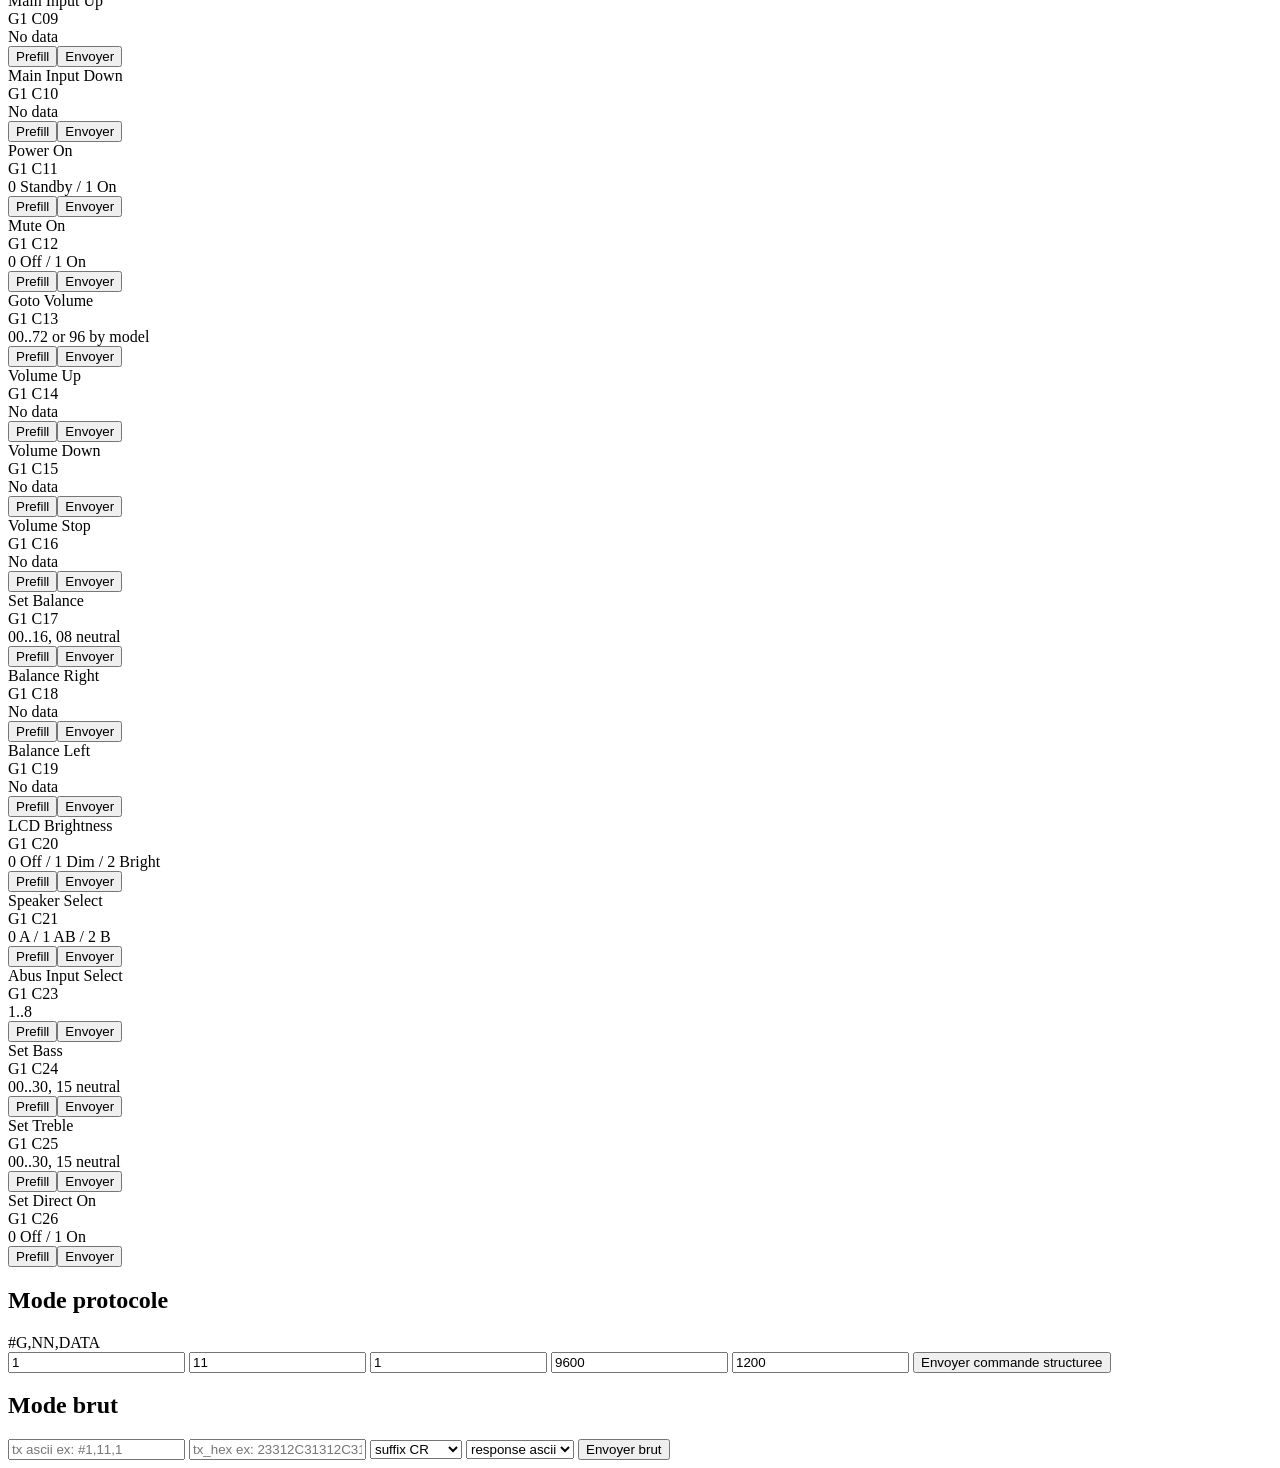
==== commit 57efd727: "amelioration" ====
--- a/data/azur.html
+++ b/data/azur.html
@@ -7,351 +7,15 @@
   <link rel="preconnect" href="https://fonts.googleapis.com">
   <link rel="preconnect" href="https://fonts.gstatic.com" crossorigin>
   <link href="https://fonts.googleapis.com/css2?family=Sora:wght@400;600;700;800&family=IBM+Plex+Mono:wght@400;500&display=swap" rel="stylesheet">
-  <style>
-    :root {
-      --bg: #f3efe8;
-      --card: #fffdfa;
-      --text: #1e2728;
-      --muted: #5f6f73;
-      --brand: #12355b;
-      --brand-2: #2d6a8e;
-      --ok: #0f8c74;
-      --warn: #b3471f;
-      --danger: #b42318;
-      --border: #d8d2c8;
-      --shadow: 0 10px 30px rgba(20, 25, 20, 0.14);
-      --radius: 16px;
-    }
-
-    * { box-sizing: border-box; }
-
-    body {
-      margin: 0;
-      min-height: 100vh;
-      font-family: "Sora", "Trebuchet MS", sans-serif;
-      color: var(--text);
-      background:
-        radial-gradient(circle at 8% 8%, rgba(76, 139, 245, 0.20), transparent 34%),
-        radial-gradient(circle at 92% 14%, rgba(255, 164, 110, 0.25), transparent 30%),
-        linear-gradient(180deg, var(--bg) 0%, #edf5f7 100%);
-      padding: 88px 14px 14px;
-    }
-
-    .top-panel {
-      position: fixed;
-      top: 10px;
-      left: 10px;
-      right: 10px;
-      z-index: 30;
-      background: linear-gradient(135deg, #0f3b60, #1c5a85);
-      border: 1px solid #2a6e9d;
-      border-radius: 14px;
-      box-shadow: 0 8px 26px rgba(10, 30, 45, 0.24);
-      padding: 8px;
-      display: grid;
-      gap: 8px;
-      grid-template-columns: repeat(4, minmax(0, 1fr));
-    }
-
-    .top-btn {
-      border: 1px solid #8bb8d7;
-      background: #f8fcff;
-      color: #0e3654;
-      border-radius: 10px;
-      min-height: 40px;
-      padding: 8px;
-      font-weight: 700;
-      font-size: 0.8rem;
-      cursor: pointer;
-      transition: transform 120ms ease;
-      -webkit-user-select: none;
-      user-select: none;
-      touch-action: manipulation;
-    }
-
-    .top-btn:active {
-      transform: translateY(1px) scale(0.99);
-    }
-
-    .top-btn.warn {
-      border-color: transparent;
-      background: linear-gradient(145deg, #c55b2d, #b3471f);
-      color: #fff7f2;
-    }
-
-    .top-btn.primary {
-      border-color: transparent;
-      background: linear-gradient(145deg, #1f67a0, #2d6a8e);
-      color: #f4fbff;
-    }
-
-    .wrap {
-      max-width: 1020px;
-      margin: 0 auto;
-      display: grid;
-      gap: 12px;
-    }
-
-    .hero {
-      background: linear-gradient(135deg, var(--brand), var(--brand-2));
-      color: #f4fbff;
-      border-radius: calc(var(--radius) + 4px);
-      padding: 16px;
-      box-shadow: var(--shadow);
-    }
-
-    .hero h1 {
-      margin: 0;
-      font-size: 1.2rem;
-      font-weight: 800;
-      letter-spacing: 0.02em;
-    }
-
-    .hero p {
-      margin: 8px 0 0;
-      color: rgba(245, 251, 255, 0.9);
-      font-size: 0.88rem;
-    }
-
-    .panel {
-      background: var(--card);
-      border: 1px solid var(--border);
-      border-radius: var(--radius);
-      box-shadow: var(--shadow);
-      padding: 12px;
-    }
-
-    .row {
-      display: flex;
-      justify-content: space-between;
-      align-items: center;
-      gap: 8px;
-      flex-wrap: wrap;
-    }
-
-    h2 {
-      margin: 0;
-      font-size: 0.98rem;
-    }
-
-    .section-title {
-      margin-top: 12px;
-    }
-
-    .muted {
-      color: var(--muted);
-      font-size: 0.82rem;
-    }
-
-    .badge {
-      font-family: "IBM Plex Mono", monospace;
-      font-size: 0.75rem;
-      border-radius: 999px;
-      padding: 5px 9px;
-      border: 1px solid #9cc8e4;
-      background: #e6f4ff;
-      color: #0d4773;
-    }
-
-    .grid {
-      margin-top: 10px;
-      display: grid;
-      gap: 8px;
-      grid-template-columns: repeat(2, minmax(0, 1fr));
-    }
-
-    .grid.cols-3 { grid-template-columns: repeat(3, minmax(0, 1fr)); }
-
-    .btn {
-      border: 1px solid #b3cddd;
-      background: #f9fdff;
-      color: #0f354f;
-      border-radius: 12px;
-      min-height: 46px;
-      padding: 10px;
-      font-weight: 700;
-      font-size: 0.85rem;
-      cursor: pointer;
-      transition: transform 130ms ease, background 130ms ease;
-    }
-
-    .btn:active { transform: translateY(1px) scale(0.99); }
-    .btn.primary { background: linear-gradient(145deg, #1f5e92, #2d6a8e); color: #f4fbff; border-color: transparent; }
-    .btn.warn { background: linear-gradient(145deg, #c0592d, #b3471f); color: #fff8f2; border-color: transparent; }
-
-    .form {
-      margin-top: 10px;
-      display: grid;
-      gap: 8px;
-      grid-template-columns: 1fr 1fr;
-    }
-
-    .form input,
-    .form select {
-      width: 100%;
-      border: 1px solid #b6c7d0;
-      border-radius: 10px;
-      padding: 10px;
-      font-size: 0.88rem;
-      font-family: "IBM Plex Mono", monospace;
-      background: #fff;
-    }
-
-    .full { grid-column: 1 / -1; }
-
-    .log {
-      margin-top: 10px;
-      border: 1px solid #d5dde3;
-      border-radius: 12px;
-      background: #f4f9fd;
-      padding: 8px;
-      min-height: 130px;
-      max-height: 300px;
-      overflow: auto;
-      display: flex;
-      flex-direction: column-reverse;
-      gap: 6px;
-    }
-
-    .line {
-      border-radius: 9px;
-      padding: 8px;
-      font-family: "IBM Plex Mono", monospace;
-      font-size: 0.78rem;
-      white-space: pre-wrap;
-      word-break: break-word;
-    }
-
-    .line.ok { border: 1px solid #9fd6c8; background: #e6f8f2; color: #0a5744; }
-    .line.err { border: 1px solid #efb3b3; background: #ffefef; color: #7d2222; }
-    .line.info { border: 1px solid #b9d3e8; background: #eef6fd; color: #194b73; }
-    .line.decode { border: 1px solid #d4c3ef; background: #f5f0ff; color: #4a2b78; }
-
-    .state-grid {
-      margin-top: 10px;
-      display: grid;
-      gap: 8px;
-      grid-template-columns: repeat(2, minmax(0, 1fr));
-    }
-
-    .state-card {
-      border: 1px solid #cad8e2;
-      border-radius: 10px;
-      background: #f7fbff;
-      padding: 8px;
-    }
-
-    .state-label {
-      font-size: 0.72rem;
-      color: #5f7284;
-      text-transform: uppercase;
-      letter-spacing: 0.04em;
-    }
-
-    .state-value {
-      margin-top: 4px;
-      font-family: "IBM Plex Mono", monospace;
-      font-size: 0.86rem;
-      color: #163f61;
-      font-weight: 600;
-    }
-
-    .poll-row {
-      margin-top: 8px;
-      display: flex;
-      gap: 8px;
-      align-items: center;
-      flex-wrap: wrap;
-    }
-
-    .poll-select {
-      border: 1px solid #b6c7d0;
-      border-radius: 10px;
-      padding: 8px;
-      font-size: 0.82rem;
-      font-family: "IBM Plex Mono", monospace;
-      background: #fff;
-    }
-
-    .catalog {
-      margin-top: 10px;
-      display: grid;
-      gap: 8px;
-      grid-template-columns: 1fr;
-    }
-
-    .cmd-card {
-      border: 1px solid #c9d6de;
-      border-radius: 12px;
-      background: #f7fbff;
-      padding: 10px;
-      display: grid;
-      gap: 6px;
-    }
-
-    .cmd-head {
-      display: flex;
-      align-items: center;
-      justify-content: space-between;
-      gap: 8px;
-      flex-wrap: wrap;
-    }
-
-    .cmd-code {
-      font-family: "IBM Plex Mono", monospace;
-      font-size: 0.76rem;
-      border: 1px solid #9ec2d8;
-      background: #e9f4fc;
-      color: #12456a;
-      border-radius: 999px;
-      padding: 3px 8px;
-    }
-
-    .cmd-title {
-      font-size: 0.88rem;
-      font-weight: 700;
-      color: #1f3f58;
-    }
-
-    .cmd-note {
-      font-size: 0.78rem;
-      color: var(--muted);
-      font-family: "IBM Plex Mono", monospace;
-    }
-
-    .cmd-actions {
-      display: flex;
-      gap: 8px;
-      flex-wrap: wrap;
-    }
-
-    .mini {
-      min-height: 34px;
-      padding: 7px 10px;
-      font-size: 0.78rem;
-      border-radius: 9px;
-    }
-
-    @media (min-width: 860px) {
-      body { padding: 98px 20px 20px; }
-      .top-panel {
-        left: 20px;
-        right: 20px;
-        max-width: 1020px;
-        margin: 0 auto;
-      }
-      .wrap { grid-template-columns: 1fr 1fr; }
-      .hero, .status { grid-column: 1 / -1; }
-      .grid { grid-template-columns: repeat(3, minmax(0, 1fr)); }
-    }
-  </style>
+  <link rel="stylesheet" href="/shared-ui.css">
 </head>
-<body>
-  <div class="top-panel">
+<body class="azur-page">
+  <div class="top-panel azur">
     <button id="topPowerOn" type="button" class="top-btn primary">Power On</button>
     <button id="topPowerOff" type="button" class="top-btn warn">Power Off</button>
-    <button id="topVolUp" type="button" class="top-btn">Volume +</button>
-    <button id="topVolDown" type="button" class="top-btn">Volume -</button>
+    <button id="topVolUp" type="button" class="top-btn volume-control volume-up">Volume +</button>
+    <button id="topVolDown" type="button" class="top-btn volume-control volume-down">Volume -</button>
+    <button id="toLexiconPage" type="button" class="top-btn nav">&larr; Lexicon</button>
   </div>
 
   <main class="wrap">
@@ -966,6 +630,10 @@
         callApi({ group: '1', command: '11', data: '0', baud: '9600', timeout: '1200', response: 'ascii' });
       });
 
+      document.getElementById('toLexiconPage').addEventListener('click', function () {
+        window.location.href = '/lexicon.html';
+      });
+
       bindHoldButton(document.getElementById('topVolUp'), 'up');
       bindHoldButton(document.getElementById('topVolDown'), 'down');
       window.addEventListener('pointerup', stopVolumeHold);
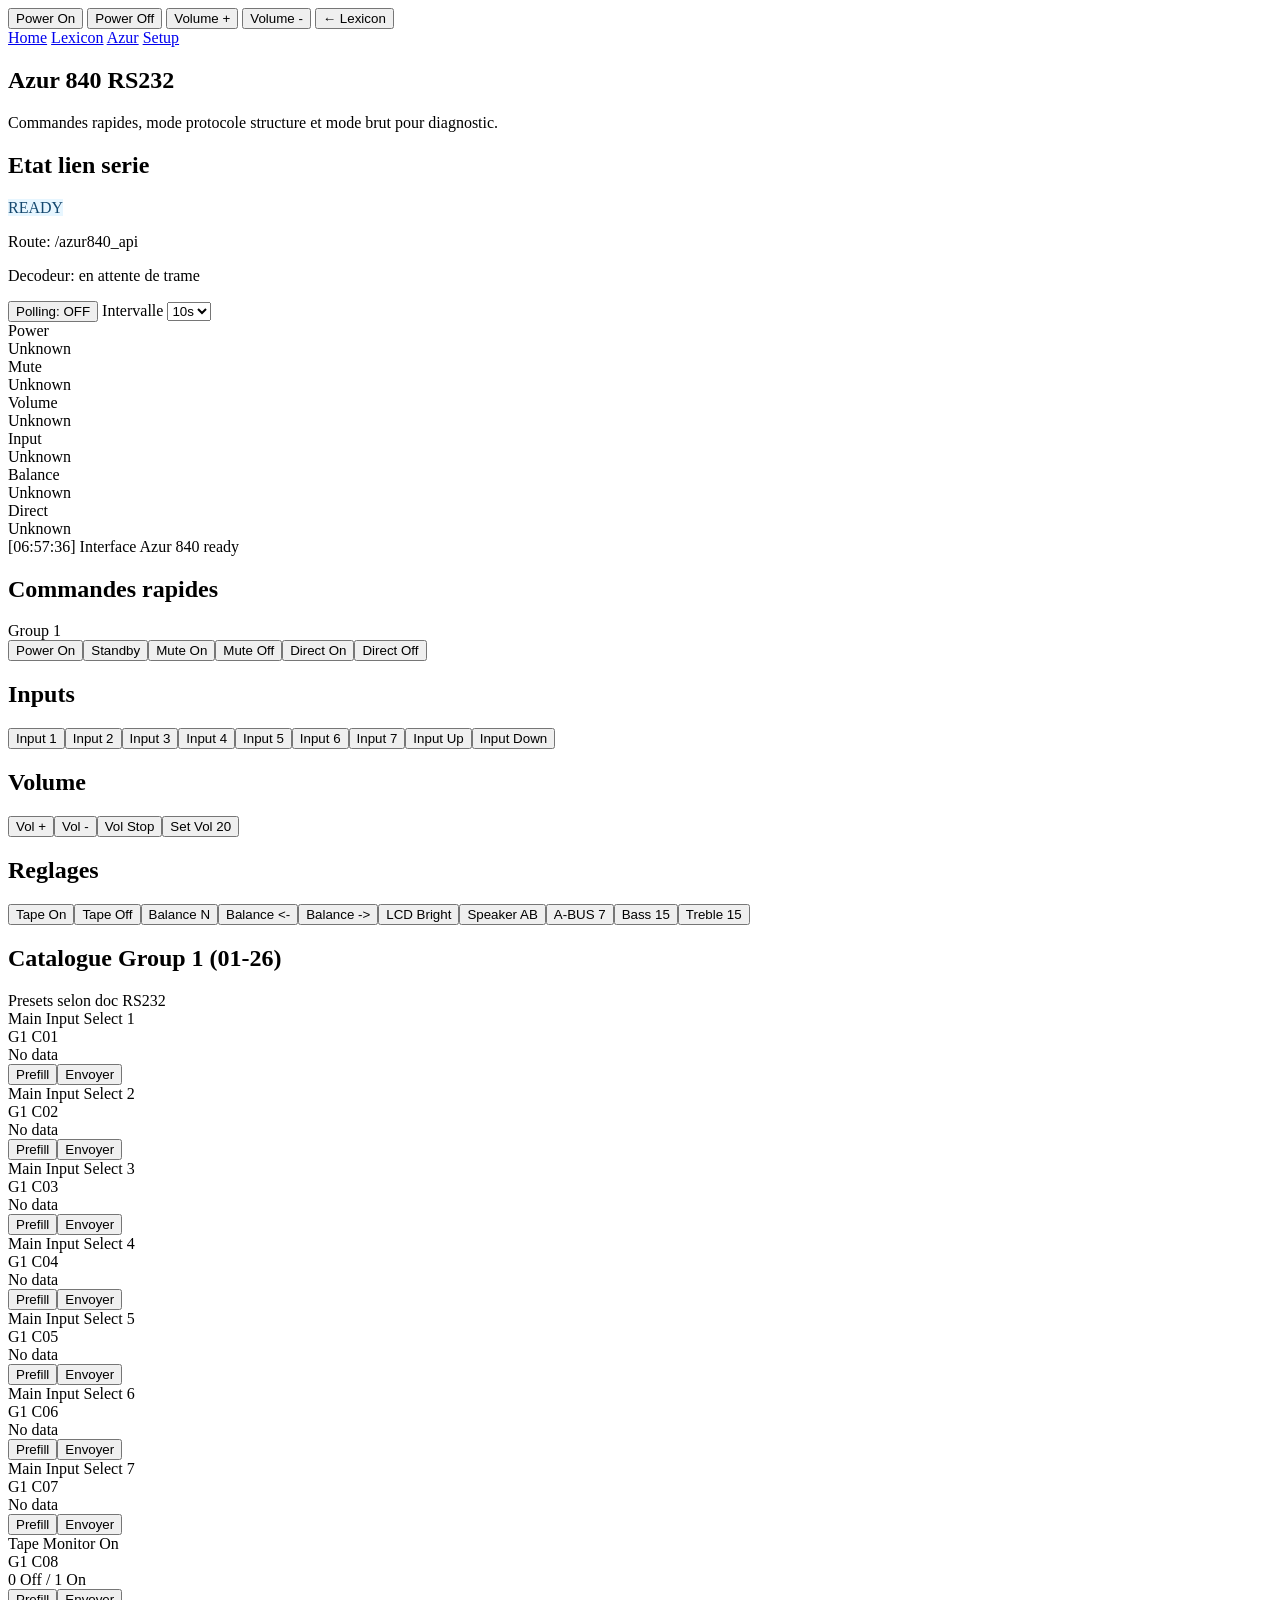
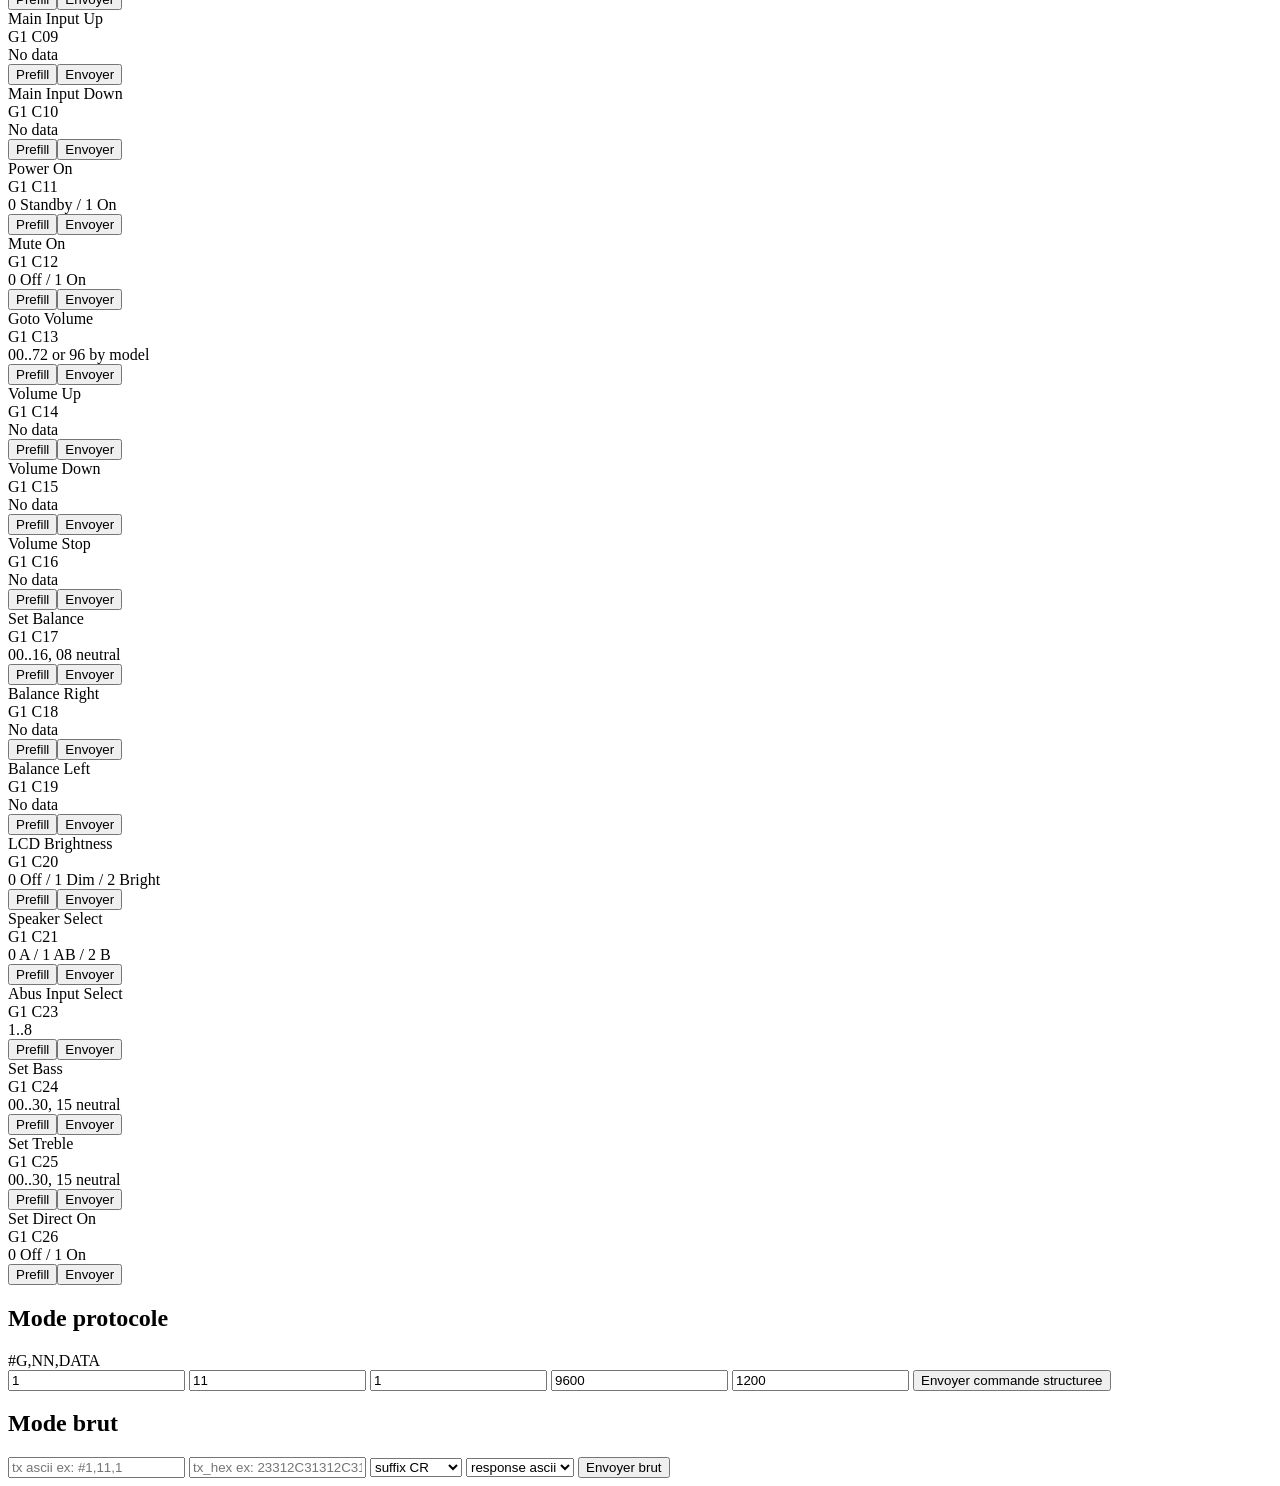
==== commit 61358379: "cleanup" ====
--- a/data/azur.html
+++ b/data/azur.html
@@ -17,6 +17,13 @@
     <button id="topVolDown" type="button" class="top-btn volume-control volume-down">Volume -</button>
     <button id="toLexiconPage" type="button" class="top-btn nav">&larr; Lexicon</button>
   </div>
+
+  <header class="app-nav">
+    <a href="/">Home</a>
+    <a href="/lexicon">Lexicon</a>
+    <a href="/azur840" class="active">Azur</a>
+    <a href="/setup.html">Setup</a>
+  </header>
 
   <main class="wrap">
     <section class="hero">
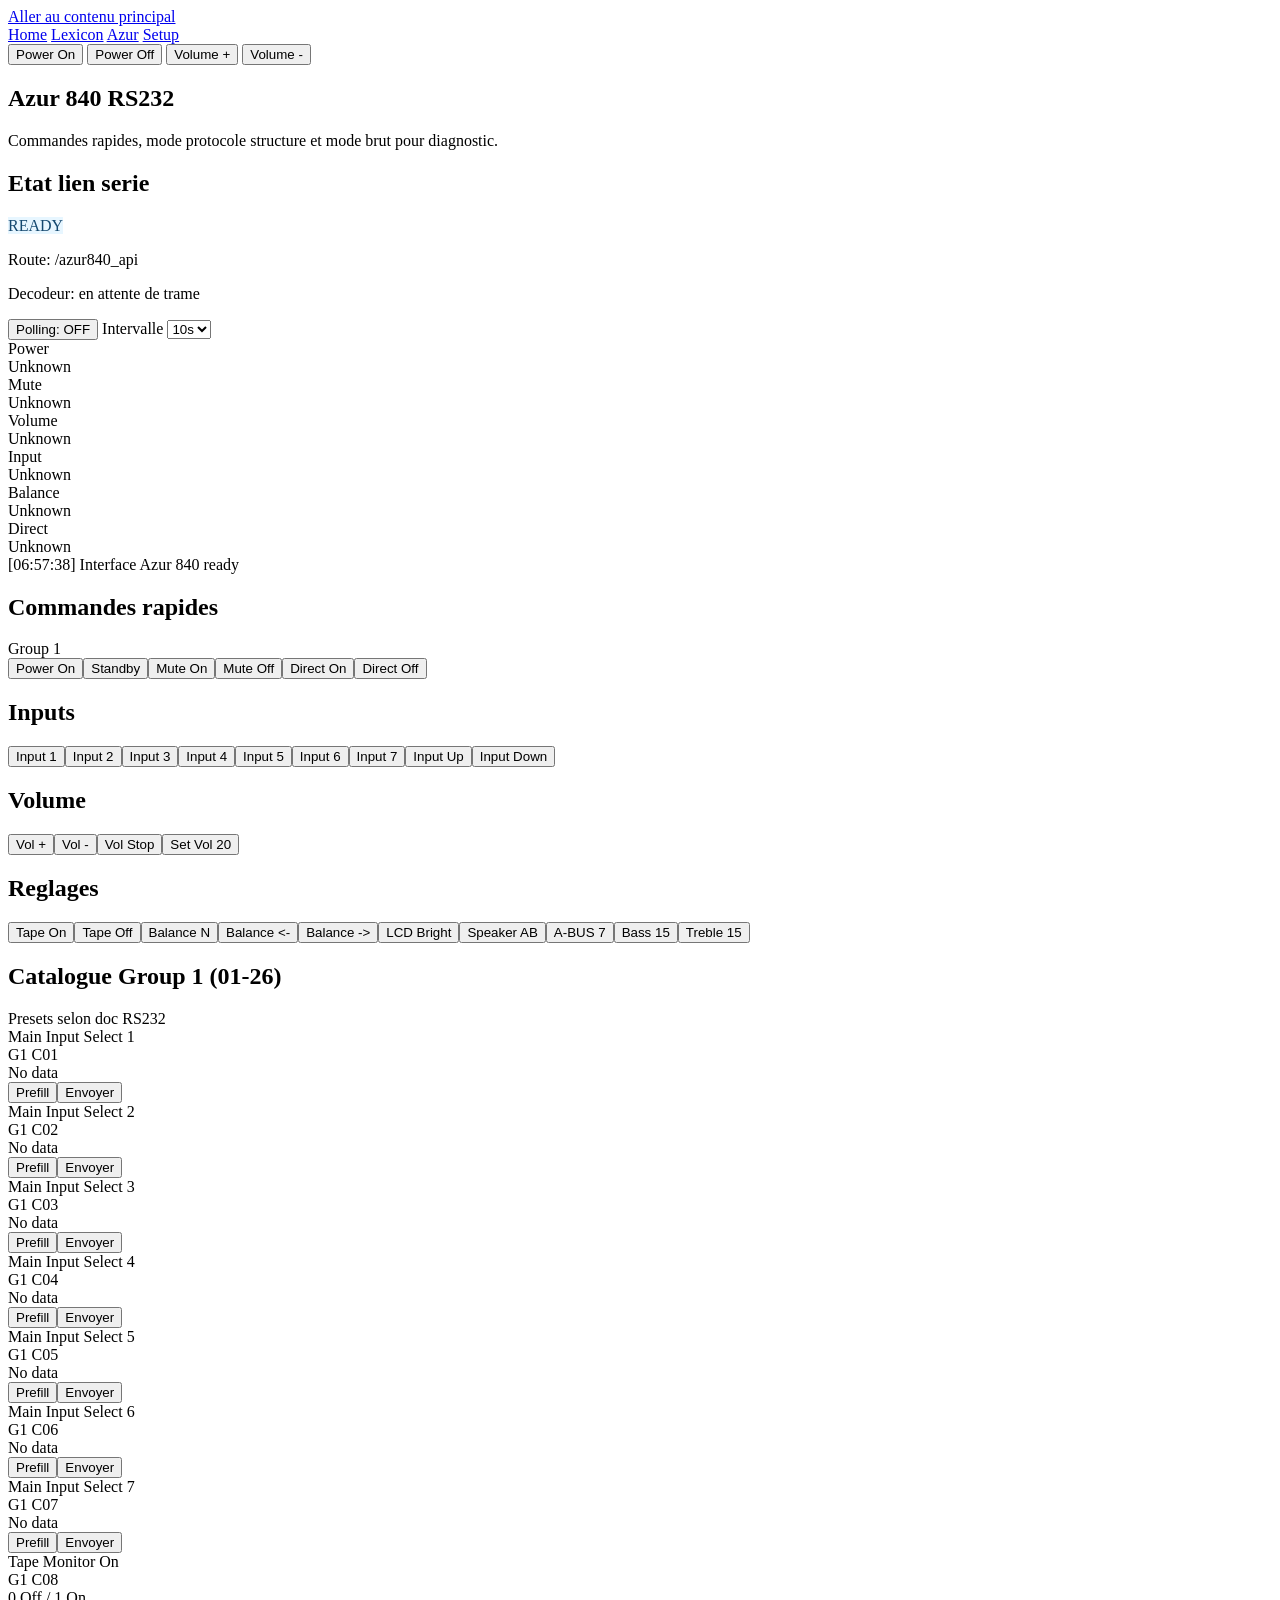
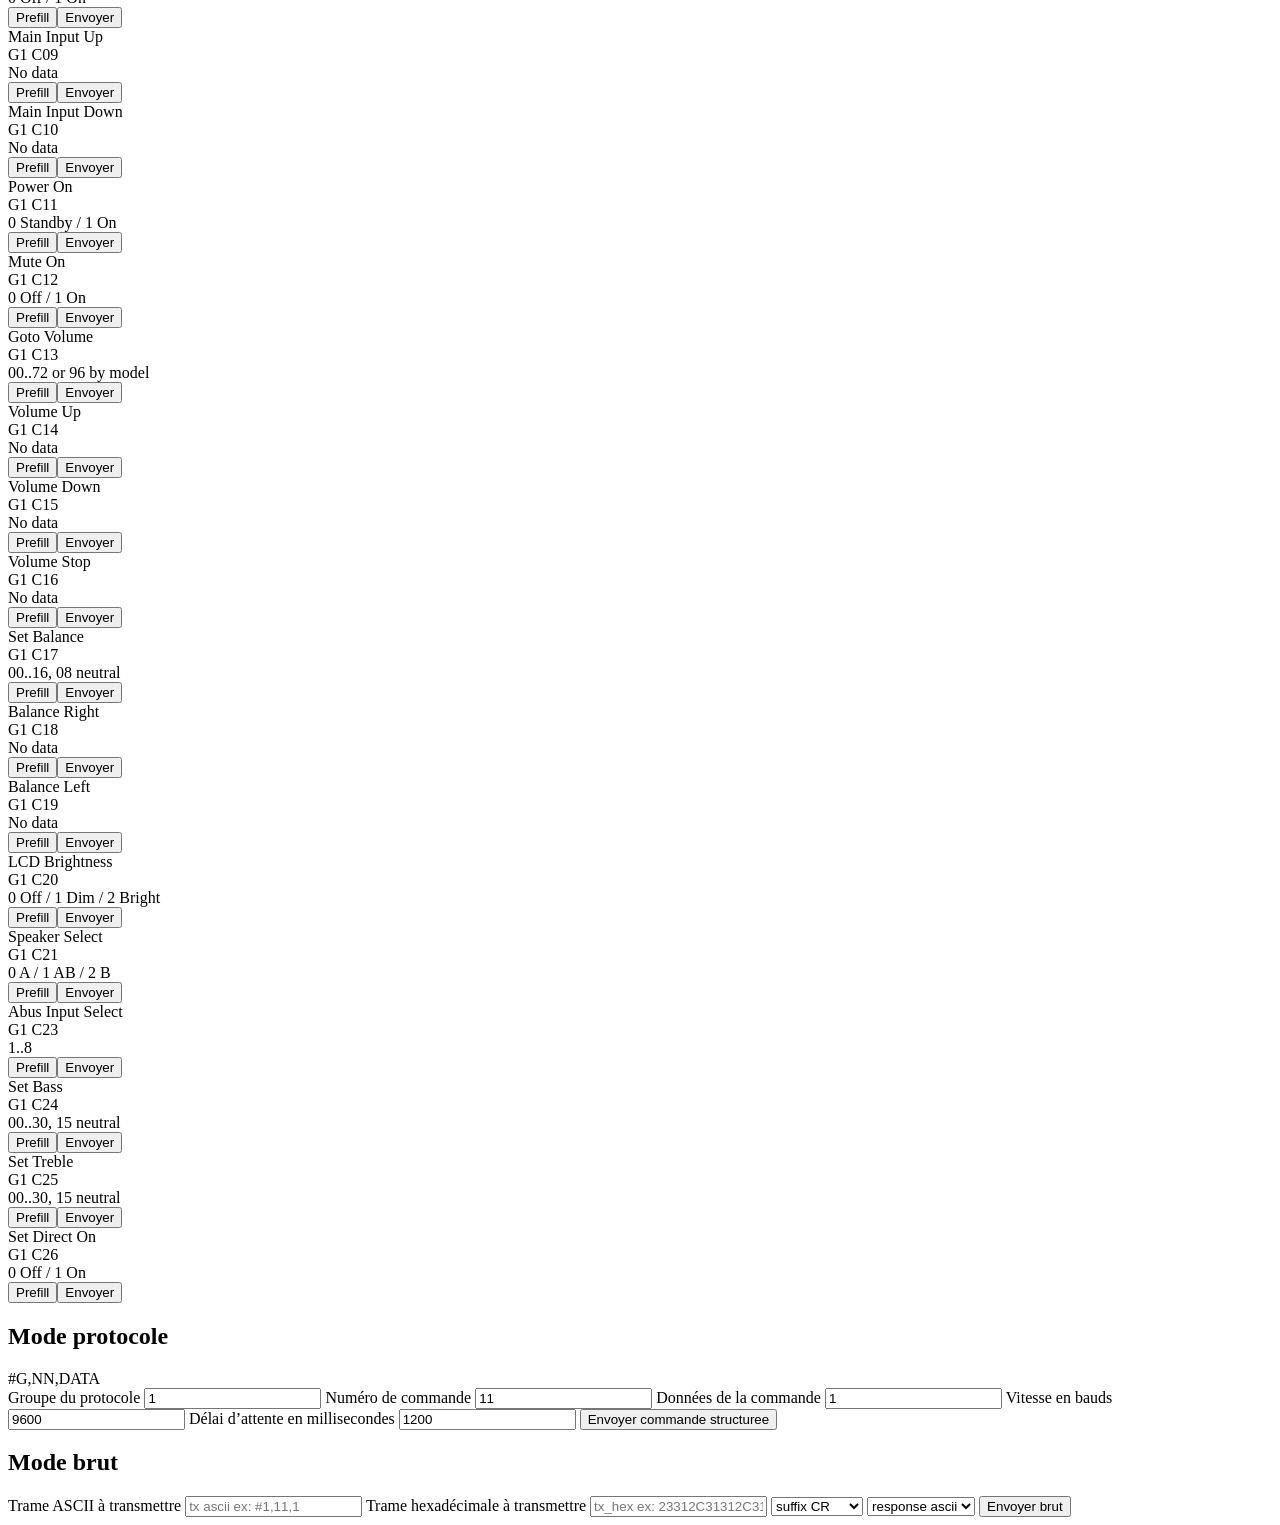
==== commit 02c84424: "amelioration acceccibilité" ====
--- a/data/azur.html
+++ b/data/azur.html
@@ -3,29 +3,29 @@
 <head>
   <meta charset="UTF-8">
   <meta name="viewport" content="width=device-width, initial-scale=1, viewport-fit=cover">
-  <title>Coolhome Azur 840</title>
+  <title>Azur 840</title>
   <link rel="preconnect" href="https://fonts.googleapis.com">
   <link rel="preconnect" href="https://fonts.gstatic.com" crossorigin>
   <link href="https://fonts.googleapis.com/css2?family=Sora:wght@400;600;700;800&family=IBM+Plex+Mono:wght@400;500&display=swap" rel="stylesheet">
   <link rel="stylesheet" href="/shared-ui.css">
 </head>
 <body class="azur-page">
-  <div class="top-panel azur">
+  <a class="skip-link" href="#main-content">Aller au contenu principal</a>
+  <nav class="app-nav" aria-label="Navigation principale">
+    <a href="/">Home</a>
+    <a href="/lexicon">Lexicon</a>
+    <a href="/azur840" class="active" aria-current="page">Azur</a>
+    <a href="/setup.html">Setup</a>
+  </nav>
+
+  <div class="top-panel azur" role="group" aria-label="Commandes rapides Azur">
     <button id="topPowerOn" type="button" class="top-btn primary">Power On</button>
     <button id="topPowerOff" type="button" class="top-btn warn">Power Off</button>
     <button id="topVolUp" type="button" class="top-btn volume-control volume-up">Volume +</button>
     <button id="topVolDown" type="button" class="top-btn volume-control volume-down">Volume -</button>
-    <button id="toLexiconPage" type="button" class="top-btn nav">&larr; Lexicon</button>
   </div>
 
-  <header class="app-nav">
-    <a href="/">Home</a>
-    <a href="/lexicon">Lexicon</a>
-    <a href="/azur840" class="active">Azur</a>
-    <a href="/setup.html">Setup</a>
-  </header>
-
-  <main class="wrap">
+  <main class="wrap" id="main-content">
     <section class="hero">
       <h1>Azur 840 RS232</h1>
       <p>Commandes rapides, mode protocole structure et mode brut pour diagnostic.</p>
@@ -35,6 +35,7 @@
       <div class="row">
         <h2>Etat lien serie</h2>
         <span class="badge" id="statusBadge">READY</span>
+        <span id="statusAnnouncement" class="sr-only" role="status" aria-live="polite" aria-atomic="true"></span>
       </div>
       <p class="muted" id="routeInfo">Route: /azur840_api</p>
       <p class="muted" id="decodedInfo">Decodeur: en attente de trame</p>
@@ -56,7 +57,7 @@
         <div class="state-card"><div class="state-label">Balance</div><div class="state-value" id="stBalance">Unknown</div></div>
         <div class="state-card"><div class="state-label">Direct</div><div class="state-value" id="stDirect">Unknown</div></div>
       </div>
-      <div class="log" id="log"></div>
+      <div class="log" id="log" aria-label="Journal des commandes Azur" tabindex="0"></div>
     </section>
 
     <section class="panel">
@@ -90,17 +91,24 @@
         <span class="muted">#G,NN,DATA</span>
       </div>
       <div class="form">
+        <label class="sr-only" for="group">Groupe du protocole</label>
         <input id="group" value="1" placeholder="group 1..5">
+        <label class="sr-only" for="command">Numéro de commande</label>
         <input id="command" value="11" placeholder="command 00..99">
+        <label class="sr-only" for="data">Données de la commande</label>
         <input id="data" class="full" value="1" placeholder="data (max 10 chars)">
+        <label class="sr-only" for="baud">Vitesse en bauds</label>
         <input id="baud" value="9600" placeholder="baud">
+        <label class="sr-only" for="timeout">Délai d’attente en millisecondes</label>
         <input id="timeout" value="1200" placeholder="timeout ms">
         <button id="sendStructured" class="btn primary full" type="button">Envoyer commande structuree</button>
       </div>
 
       <h2 class="section-title">Mode brut</h2>
       <div class="form">
+        <label class="sr-only" for="tx">Trame ASCII à transmettre</label>
         <input id="tx" class="full" placeholder="tx ascii ex: #1,11,1">
+        <label class="sr-only" for="txHex">Trame hexadécimale à transmettre</label>
         <input id="txHex" class="full" placeholder="tx_hex ex: 23312C31312C31">
         <select id="suffix" title="Suffix" aria-label="Suffix">
           <option value="cr" selected>suffix CR</option>
@@ -120,6 +128,7 @@
   <script>
     (function () {
       const statusBadge = document.getElementById('statusBadge');
+      const statusAnnouncement = document.getElementById('statusAnnouncement');
       const routeInfo = document.getElementById('routeInfo');
       const decodedInfo = document.getElementById('decodedInfo');
       const log = document.getElementById('log');
@@ -426,6 +435,7 @@
         routeInfo.textContent = 'Route: ' + route;
         setStatus(isPollingRequest ? 'POLL' : 'TX', 'busy');
         if (!isPollingRequest) {
+          statusAnnouncement.textContent = 'Envoi de la commande en cours';
           addLog('TX ' + qs.toString(), 'info');
         }
 
@@ -439,6 +449,7 @@
           }
           setStatus('OK', 'ok');
           if (!isPollingRequest) {
+            statusAnnouncement.textContent = 'Commande envoyée avec succès';
             addLog(text, 'ok');
           } else {
             addLog('POLL OK ' + text.split('\n')[0], 'info');
@@ -446,6 +457,7 @@
           decodeResponseText(text);
         } catch (err) {
           setStatus('ERROR', 'err');
+          statusAnnouncement.textContent = 'Erreur de commande : ' + (err.message || String(err));
           addLog(err.message || String(err), 'err');
         } finally {
           inFlight = false;
@@ -493,6 +505,19 @@
         });
         buttonEl.addEventListener('pointercancel', stopVolumeHold);
         buttonEl.addEventListener('pointerleave', stopVolumeHold);
+        buttonEl.addEventListener('keydown', function (evt) {
+          if (evt.key === 'Enter' || evt.key === ' ') {
+            evt.preventDefault();
+            beginVolumeHold(direction);
+          }
+        });
+        buttonEl.addEventListener('keyup', function (evt) {
+          if (evt.key === 'Enter' || evt.key === ' ') {
+            evt.preventDefault();
+            stopVolumeHold();
+          }
+        });
+        buttonEl.addEventListener('blur', stopVolumeHold);
       }
 
       function buildButton(item, onClick) {
@@ -637,9 +662,12 @@
         callApi({ group: '1', command: '11', data: '0', baud: '9600', timeout: '1200', response: 'ascii' });
       });
 
-      document.getElementById('toLexiconPage').addEventListener('click', function () {
-        window.location.href = '/lexicon.html';
-      });
+      const toLexiconPage = document.getElementById('toLexiconPage');
+      if (toLexiconPage) {
+        toLexiconPage.addEventListener('click', function () {
+          window.location.href = '/lexicon.html';
+        });
+      }
 
       bindHoldButton(document.getElementById('topVolUp'), 'up');
       bindHoldButton(document.getElementById('topVolDown'), 'down');
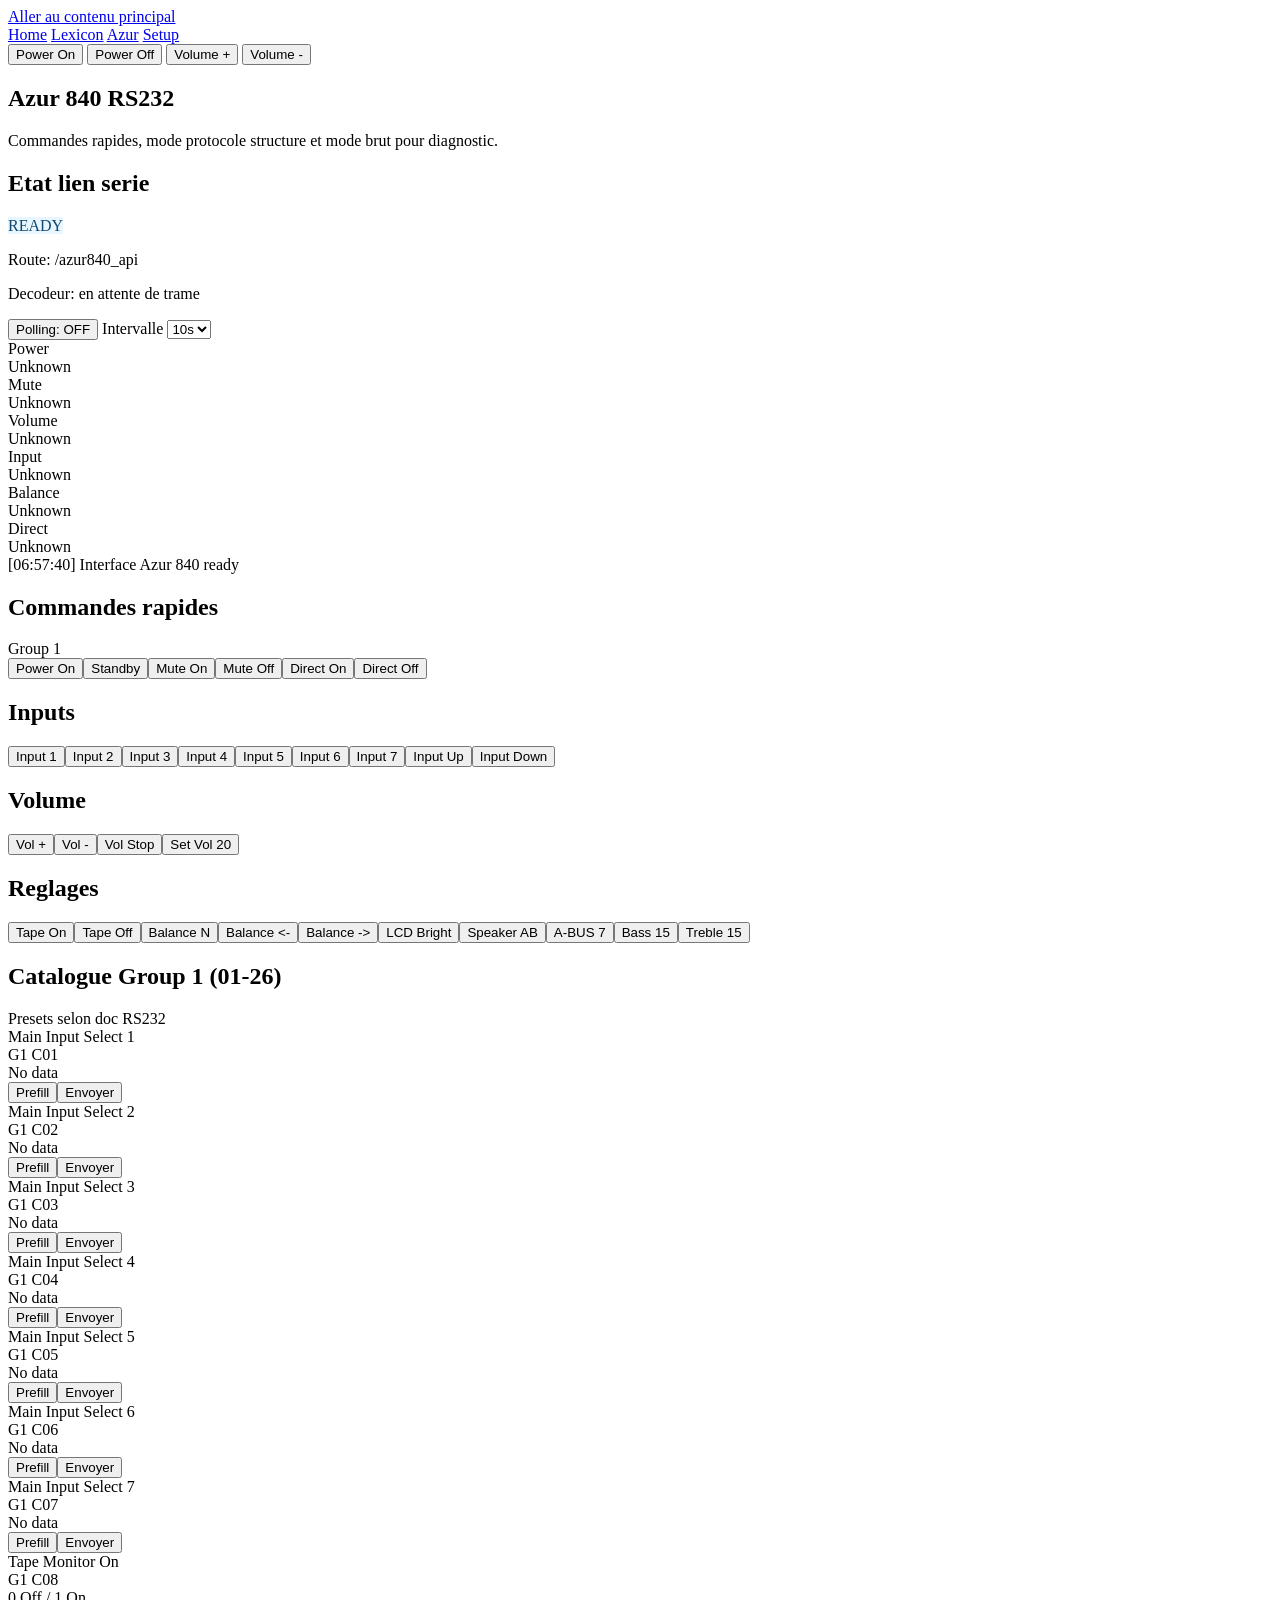
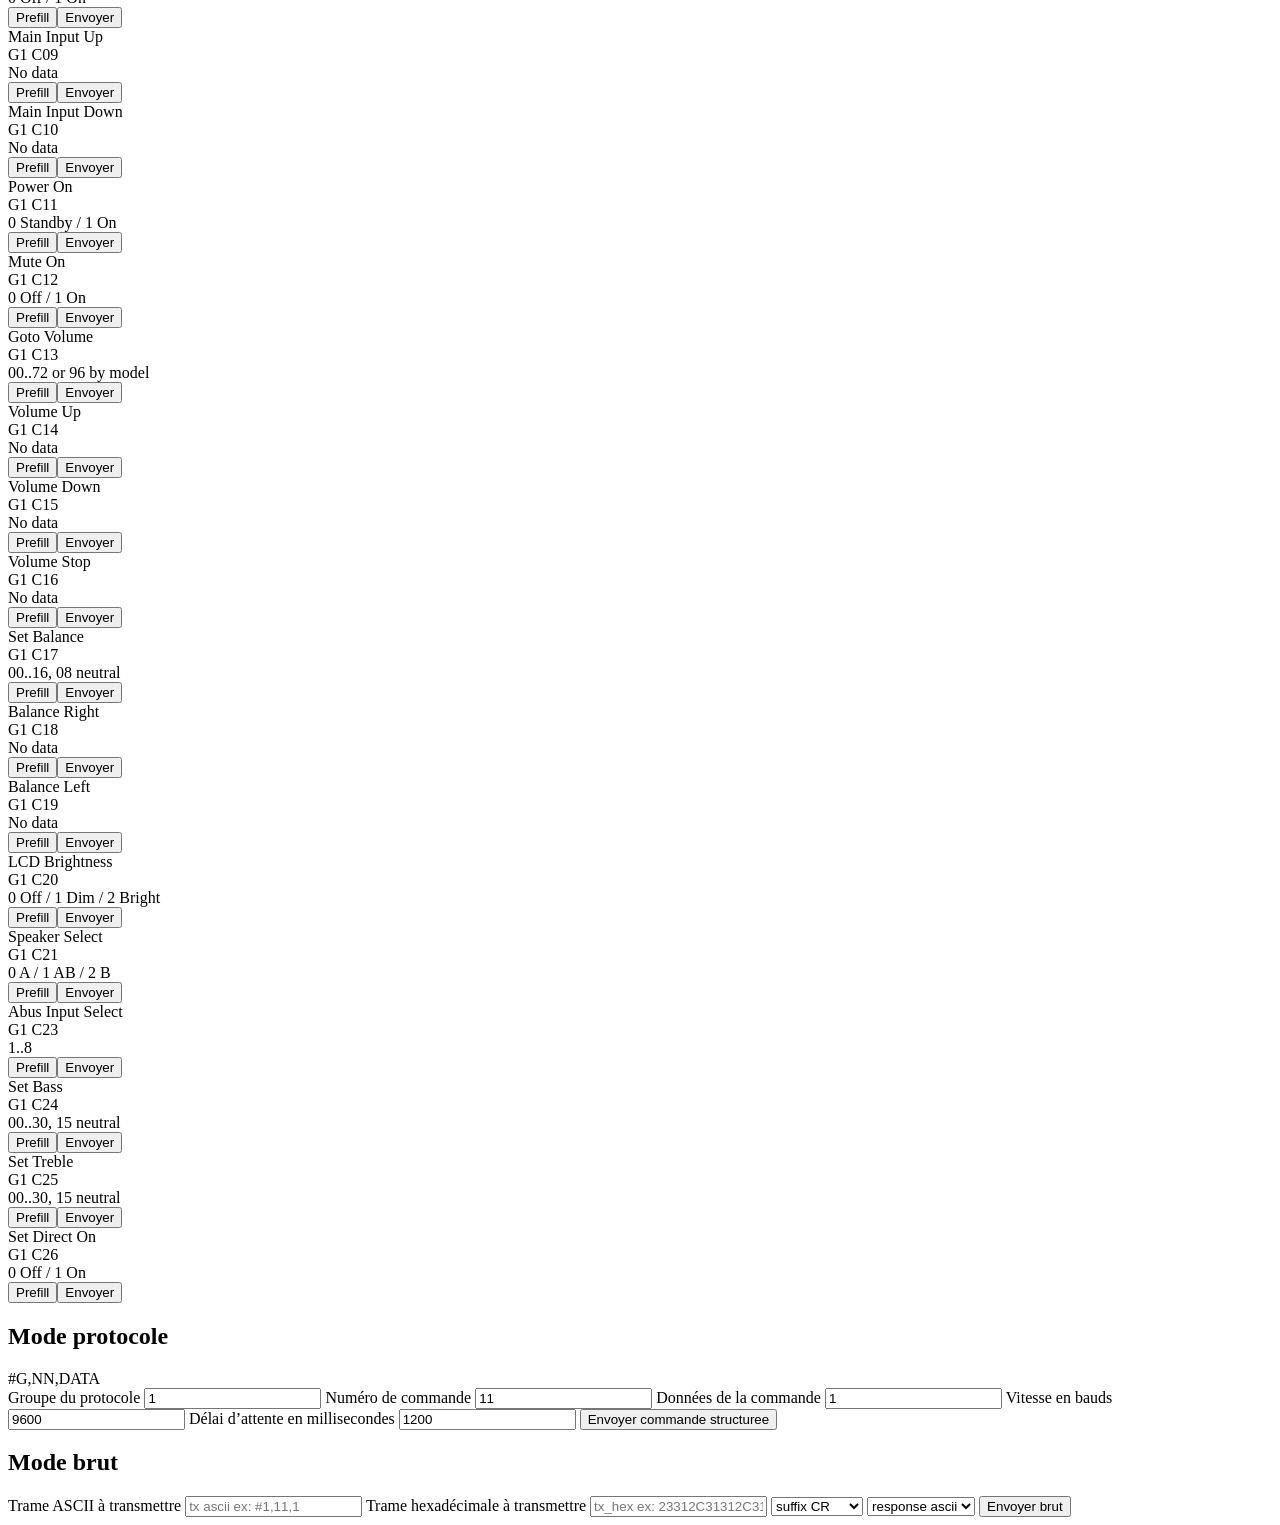
==== commit d8cd0825: "optimisation" ====
--- a/data/azur.html
+++ b/data/azur.html
@@ -4,9 +4,6 @@
   <meta charset="UTF-8">
   <meta name="viewport" content="width=device-width, initial-scale=1, viewport-fit=cover">
   <title>Azur 840</title>
-  <link rel="preconnect" href="https://fonts.googleapis.com">
-  <link rel="preconnect" href="https://fonts.gstatic.com" crossorigin>
-  <link href="https://fonts.googleapis.com/css2?family=Sora:wght@400;600;700;800&family=IBM+Plex+Mono:wght@400;500&display=swap" rel="stylesheet">
   <link rel="stylesheet" href="/shared-ui.css">
 </head>
 <body class="azur-page">
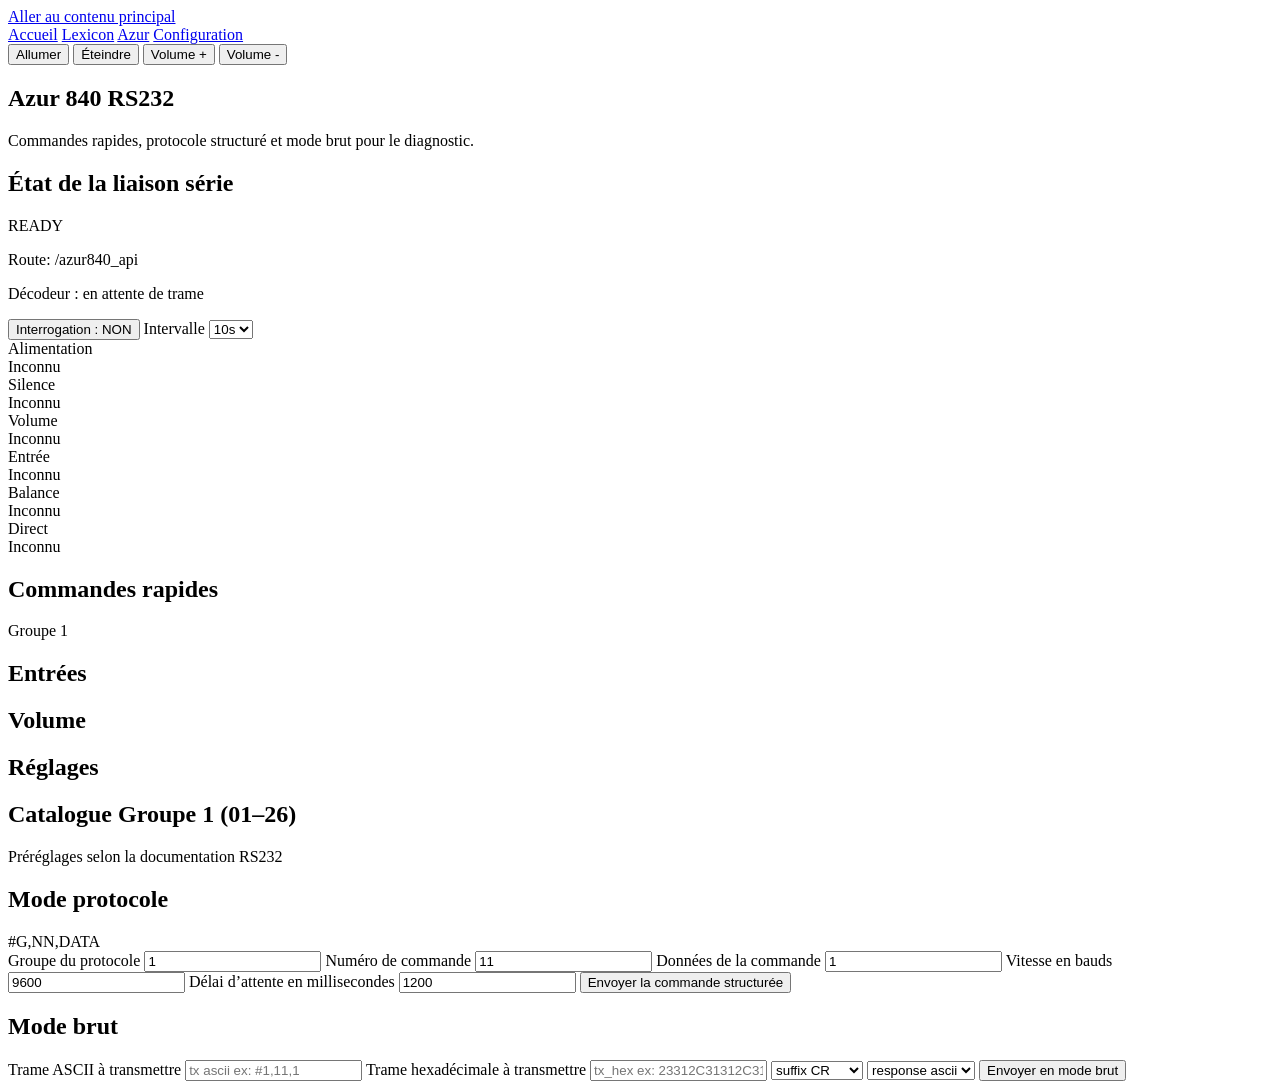
==== commit 14c382d2: "localisation" ====
--- a/data/azur.html
+++ b/data/azur.html
@@ -3,43 +3,43 @@
 <head>
   <meta charset="UTF-8">
   <meta name="viewport" content="width=device-width, initial-scale=1, viewport-fit=cover">
-  <title>Azur 840</title>
+  <title data-i18n="document.azur">Commande Azur 840</title>
   <link rel="stylesheet" href="/shared-ui.css">
 </head>
 <body class="azur-page">
-  <a class="skip-link" href="#main-content">Aller au contenu principal</a>
-  <nav class="app-nav" aria-label="Navigation principale">
-    <a href="/">Home</a>
-    <a href="/lexicon">Lexicon</a>
-    <a href="/azur840" class="active" aria-current="page">Azur</a>
-    <a href="/setup.html">Setup</a>
+  <a class="skip-link" href="#main-content" data-i18n="common.skip">Aller au contenu principal</a>
+  <nav class="app-nav" aria-label="Navigation principale" data-i18n-aria-label="common.nav">
+    <a href="/" data-i18n="common.home">Accueil</a>
+    <a href="/lexicon" data-i18n="common.lexicon">Lexicon</a>
+    <a href="/azur840" class="active" aria-current="page" data-i18n="common.azur">Azur</a>
+    <a href="/setup.html" data-i18n="common.setup">Configuration</a>
   </nav>
 
-  <div class="top-panel azur" role="group" aria-label="Commandes rapides Azur">
-    <button id="topPowerOn" type="button" class="top-btn primary">Power On</button>
-    <button id="topPowerOff" type="button" class="top-btn warn">Power Off</button>
-    <button id="topVolUp" type="button" class="top-btn volume-control volume-up">Volume +</button>
-    <button id="topVolDown" type="button" class="top-btn volume-control volume-down">Volume -</button>
+  <div class="top-panel azur" role="group" aria-label="Commandes rapides Azur" data-i18n-aria-label="azur.quickGroup">
+    <button id="topPowerOn" type="button" class="top-btn primary" data-i18n="common.powerOn">Allumer</button>
+    <button id="topPowerOff" type="button" class="top-btn warn" data-i18n="common.powerOff">Éteindre</button>
+    <button id="topVolUp" type="button" class="top-btn volume-control volume-up" data-i18n="common.volumeUp">Volume +</button>
+    <button id="topVolDown" type="button" class="top-btn volume-control volume-down" data-i18n="common.volumeDown">Volume -</button>
   </div>
 
   <main class="wrap" id="main-content">
     <section class="hero">
       <h1>Azur 840 RS232</h1>
-      <p>Commandes rapides, mode protocole structure et mode brut pour diagnostic.</p>
+      <p data-i18n="azur.subtitle">Commandes rapides, protocole structuré et mode brut pour le diagnostic.</p>
     </section>
 
     <section class="panel status">
       <div class="row">
-        <h2>Etat lien serie</h2>
+        <h2 data-i18n="azur.linkStatus">État de la liaison série</h2>
         <span class="badge" id="statusBadge">READY</span>
         <span id="statusAnnouncement" class="sr-only" role="status" aria-live="polite" aria-atomic="true"></span>
       </div>
       <p class="muted" id="routeInfo">Route: /azur840_api</p>
-      <p class="muted" id="decodedInfo">Decodeur: en attente de trame</p>
+      <p class="muted" id="decodedInfo" data-i18n="azur.decoderWaiting">Décodeur : en attente de trame</p>
       <div class="poll-row">
-        <button type="button" class="btn mini" id="togglePoll">Polling: OFF</button>
-        <label class="muted" for="pollInterval">Intervalle</label>
-        <select id="pollInterval" class="poll-select" title="Polling interval" aria-label="Polling interval">
+        <button type="button" class="btn mini" id="togglePoll" data-i18n="azur.pollingOff">Interrogation : NON</button>
+        <label class="muted" for="pollInterval" data-i18n="azur.interval">Intervalle</label>
+        <select id="pollInterval" class="poll-select" title="Intervalle d’interrogation" aria-label="Intervalle d’interrogation" data-i18n-title="azur.pollingInterval" data-i18n-aria-label="azur.pollingInterval">
           <option value="5000">5s</option>
           <option value="10000" selected>10s</option>
           <option value="15000">15s</option>
@@ -47,81 +47,82 @@
         </select>
       </div>
       <div class="state-grid" id="stateGrid">
-        <div class="state-card"><div class="state-label">Power</div><div class="state-value" id="stPower">Unknown</div></div>
-        <div class="state-card"><div class="state-label">Mute</div><div class="state-value" id="stMute">Unknown</div></div>
-        <div class="state-card"><div class="state-label">Volume</div><div class="state-value" id="stVolume">Unknown</div></div>
-        <div class="state-card"><div class="state-label">Input</div><div class="state-value" id="stInput">Unknown</div></div>
-        <div class="state-card"><div class="state-label">Balance</div><div class="state-value" id="stBalance">Unknown</div></div>
-        <div class="state-card"><div class="state-label">Direct</div><div class="state-value" id="stDirect">Unknown</div></div>
-      </div>
-      <div class="log" id="log" aria-label="Journal des commandes Azur" tabindex="0"></div>
+        <div class="state-card"><div class="state-label" data-i18n="azur.power">Alimentation</div><div class="state-value" id="stPower">Inconnu</div></div>
+        <div class="state-card"><div class="state-label" data-i18n="azur.mute">Silence</div><div class="state-value" id="stMute">Inconnu</div></div>
+        <div class="state-card"><div class="state-label" data-i18n="azur.volume">Volume</div><div class="state-value" id="stVolume">Inconnu</div></div>
+        <div class="state-card"><div class="state-label" data-i18n="azur.input">Entrée</div><div class="state-value" id="stInput">Inconnu</div></div>
+        <div class="state-card"><div class="state-label" data-i18n="azur.balance">Balance</div><div class="state-value" id="stBalance">Inconnu</div></div>
+        <div class="state-card"><div class="state-label" data-i18n="azur.direct">Direct</div><div class="state-value" id="stDirect">Inconnu</div></div>
+      </div>
+      <div class="log" id="log" aria-label="Journal des commandes Azur" data-i18n-aria-label="azur.commandLog" tabindex="0"></div>
     </section>
 
     <section class="panel">
       <div class="row">
-        <h2>Commandes rapides</h2>
-        <span class="muted">Group 1</span>
+        <h2 data-i18n="azur.quickCommands">Commandes rapides</h2>
+        <span class="muted" data-i18n="azur.group1">Groupe 1</span>
       </div>
       <div class="grid" id="quick"></div>
 
-      <h2 class="section-title">Inputs</h2>
+      <h2 class="section-title" data-i18n="azur.inputs">Entrées</h2>
       <div class="grid cols-3" id="inputs"></div>
 
-      <h2 class="section-title">Volume</h2>
+      <h2 class="section-title" data-i18n="azur.volume">Volume</h2>
       <div class="grid" id="volume"></div>
 
-      <h2 class="section-title">Reglages</h2>
+      <h2 class="section-title" data-i18n="azur.settings">Réglages</h2>
       <div class="grid" id="settings"></div>
     </section>
 
     <section class="panel">
       <div class="row">
-        <h2>Catalogue Group 1 (01-26)</h2>
-        <span class="muted">Presets selon doc RS232</span>
+        <h2 data-i18n="azur.catalog">Catalogue Groupe 1 (01–26)</h2>
+        <span class="muted" data-i18n="azur.presets">Préréglages selon la documentation RS232</span>
       </div>
       <div class="catalog" id="catalog"></div>
     </section>
 
     <section class="panel">
       <div class="row">
-        <h2>Mode protocole</h2>
+        <h2 data-i18n="azur.protocolMode">Mode protocole</h2>
         <span class="muted">#G,NN,DATA</span>
       </div>
       <div class="form">
-        <label class="sr-only" for="group">Groupe du protocole</label>
+        <label class="sr-only" for="group" data-i18n="azur.group">Groupe du protocole</label>
         <input id="group" value="1" placeholder="group 1..5">
-        <label class="sr-only" for="command">Numéro de commande</label>
+        <label class="sr-only" for="command" data-i18n="azur.commandNumber">Numéro de commande</label>
         <input id="command" value="11" placeholder="command 00..99">
-        <label class="sr-only" for="data">Données de la commande</label>
+        <label class="sr-only" for="data" data-i18n="azur.commandData">Données de la commande</label>
         <input id="data" class="full" value="1" placeholder="data (max 10 chars)">
-        <label class="sr-only" for="baud">Vitesse en bauds</label>
+        <label class="sr-only" for="baud" data-i18n="azur.baud">Vitesse en bauds</label>
         <input id="baud" value="9600" placeholder="baud">
-        <label class="sr-only" for="timeout">Délai d’attente en millisecondes</label>
+        <label class="sr-only" for="timeout" data-i18n="azur.timeout">Délai d’attente en millisecondes</label>
         <input id="timeout" value="1200" placeholder="timeout ms">
-        <button id="sendStructured" class="btn primary full" type="button">Envoyer commande structuree</button>
-      </div>
-
-      <h2 class="section-title">Mode brut</h2>
+        <button id="sendStructured" class="btn primary full" type="button" data-i18n="azur.sendStructured">Envoyer la commande structurée</button>
+      </div>
+
+      <h2 class="section-title" data-i18n="azur.rawMode">Mode brut</h2>
       <div class="form">
-        <label class="sr-only" for="tx">Trame ASCII à transmettre</label>
+        <label class="sr-only" for="tx" data-i18n="azur.asciiFrame">Trame ASCII à transmettre</label>
         <input id="tx" class="full" placeholder="tx ascii ex: #1,11,1">
-        <label class="sr-only" for="txHex">Trame hexadécimale à transmettre</label>
+        <label class="sr-only" for="txHex" data-i18n="azur.hexFrame">Trame hexadécimale à transmettre</label>
         <input id="txHex" class="full" placeholder="tx_hex ex: 23312C31312C31">
-        <select id="suffix" title="Suffix" aria-label="Suffix">
+        <select id="suffix" title="Suffixe" aria-label="Suffixe" data-i18n-title="azur.suffix" data-i18n-aria-label="azur.suffix">
           <option value="cr" selected>suffix CR</option>
           <option value="lf">suffix LF</option>
           <option value="crlf">suffix CRLF</option>
           <option value="none">suffix none</option>
         </select>
-        <select id="response" title="Response mode" aria-label="Response mode">
+        <select id="response" title="Format de réponse" aria-label="Format de réponse" data-i18n-title="azur.responseMode" data-i18n-aria-label="azur.responseMode">
           <option value="ascii" selected>response ascii</option>
           <option value="hex">response hex</option>
         </select>
-        <button id="sendRaw" class="btn full" type="button">Envoyer brut</button>
+        <button id="sendRaw" class="btn full" type="button" data-i18n="azur.sendRaw">Envoyer en mode brut</button>
       </div>
     </section>
   </main>
 
+  <script src="/i18n.js"></script>
   <script>
     (function () {
       const statusBadge = document.getElementById('statusBadge');
@@ -140,12 +141,12 @@
       };
 
       const azurState = {
-        power: 'Unknown',
-        mute: 'Unknown',
-        volume: 'Unknown',
-        input: 'Unknown',
-        balance: 'Unknown',
-        direct: 'Unknown'
+        power: AppI18n.t('common.unknown'),
+        mute: AppI18n.t('common.unknown'),
+        volume: AppI18n.t('common.unknown'),
+        input: AppI18n.t('common.unknown'),
+        balance: AppI18n.t('common.unknown'),
+        direct: AppI18n.t('common.unknown')
       };
 
       let pollEnabled = false;
@@ -160,12 +161,12 @@
       ];
 
       const quickButtons = [
-        { label: 'Power On', g: 1, c: 11, d: '1', cls: 'primary' },
-        { label: 'Standby', g: 1, c: 11, d: '0', cls: 'warn' },
-        { label: 'Mute On', g: 1, c: 12, d: '1' },
-        { label: 'Mute Off', g: 1, c: 12, d: '0' },
-        { label: 'Direct On', g: 1, c: 26, d: '1' },
-        { label: 'Direct Off', g: 1, c: 26, d: '0' }
+        { label: 'Allumer', key: 'common.powerOn', g: 1, c: 11, d: '1', cls: 'primary' },
+        { label: 'Veille', key: 'azur.standby', g: 1, c: 11, d: '0', cls: 'warn' },
+        { label: 'Activer le silence', key: 'azur.muteOn', g: 1, c: 12, d: '1' },
+        { label: 'Désactiver le silence', key: 'azur.muteOff', g: 1, c: 12, d: '0' },
+        { label: 'Activer Direct', key: 'azur.directOn', g: 1, c: 26, d: '1' },
+        { label: 'Désactiver Direct', key: 'azur.directOff', g: 1, c: 26, d: '0' }
       ];
 
       const inputButtons = [
@@ -176,15 +177,15 @@
         { label: 'Input 5', g: 1, c: 5, d: '' },
         { label: 'Input 6', g: 1, c: 6, d: '' },
         { label: 'Input 7', g: 1, c: 7, d: '' },
-        { label: 'Input Up', g: 1, c: 9, d: '' },
-        { label: 'Input Down', g: 1, c: 10, d: '' }
+        { label: 'Entrée suivante', key: 'azur.inputUp', g: 1, c: 9, d: '' },
+        { label: 'Entrée précédente', key: 'azur.inputDown', g: 1, c: 10, d: '' }
       ];
 
       const volumeButtons = [
-        { label: 'Vol +', g: 1, c: 14, d: '' },
-        { label: 'Vol -', g: 1, c: 15, d: '' },
-        { label: 'Vol Stop', g: 1, c: 16, d: '' },
-        { label: 'Set Vol 20', g: 1, c: 13, d: '20' }
+        { label: 'Volume +', key: 'common.volumeUp', g: 1, c: 14, d: '' },
+        { label: 'Volume -', key: 'common.volumeDown', g: 1, c: 15, d: '' },
+        { label: 'Arrêter le volume', key: 'azur.volumeStop', g: 1, c: 16, d: '' },
+        { label: 'Régler le volume à 20', key: 'azur.setVolume20', g: 1, c: 13, d: '20' }
       ];
 
       const settingButtons = [
@@ -327,7 +328,9 @@
 
       function setPollingUi() {
         const btn = document.getElementById('togglePoll');
-        btn.textContent = pollEnabled ? 'Polling: ON' : 'Polling: OFF';
+        const key = pollEnabled ? 'azur.pollingOn' : 'azur.pollingOff';
+        btn.dataset.i18n = key;
+        btn.textContent = AppI18n.t(key);
         btn.className = pollEnabled ? 'btn mini primary' : 'btn mini';
       }
 
@@ -521,7 +524,10 @@
         const btn = document.createElement('button');
         btn.type = 'button';
         btn.className = 'btn' + (item.cls ? ' ' + item.cls : '');
-        btn.textContent = item.label;
+        btn.textContent = item.key ? AppI18n.t(item.key) : item.label;
+        if (item.key) {
+          btn.dataset.i18n = item.key;
+        }
         btn.addEventListener('click', onClick);
         return btn;
       }
@@ -583,7 +589,8 @@
         const prefillBtn = document.createElement('button');
         prefillBtn.type = 'button';
         prefillBtn.className = 'btn mini';
-        prefillBtn.textContent = 'Prefill';
+        prefillBtn.textContent = AppI18n.t('azur.prefill');
+        prefillBtn.dataset.i18n = 'azur.prefill';
         prefillBtn.addEventListener('click', function () {
           document.getElementById('group').value = '1';
           document.getElementById('command').value = String(parseInt(cmd.c, 10));
@@ -594,7 +601,8 @@
         const sendBtn = document.createElement('button');
         sendBtn.type = 'button';
         sendBtn.className = 'btn mini primary';
-        sendBtn.textContent = 'Envoyer';
+        sendBtn.textContent = AppI18n.t('common.send');
+        sendBtn.dataset.i18n = 'common.send';
         sendBtn.addEventListener('click', function () {
           callApi({
             group: '1',
